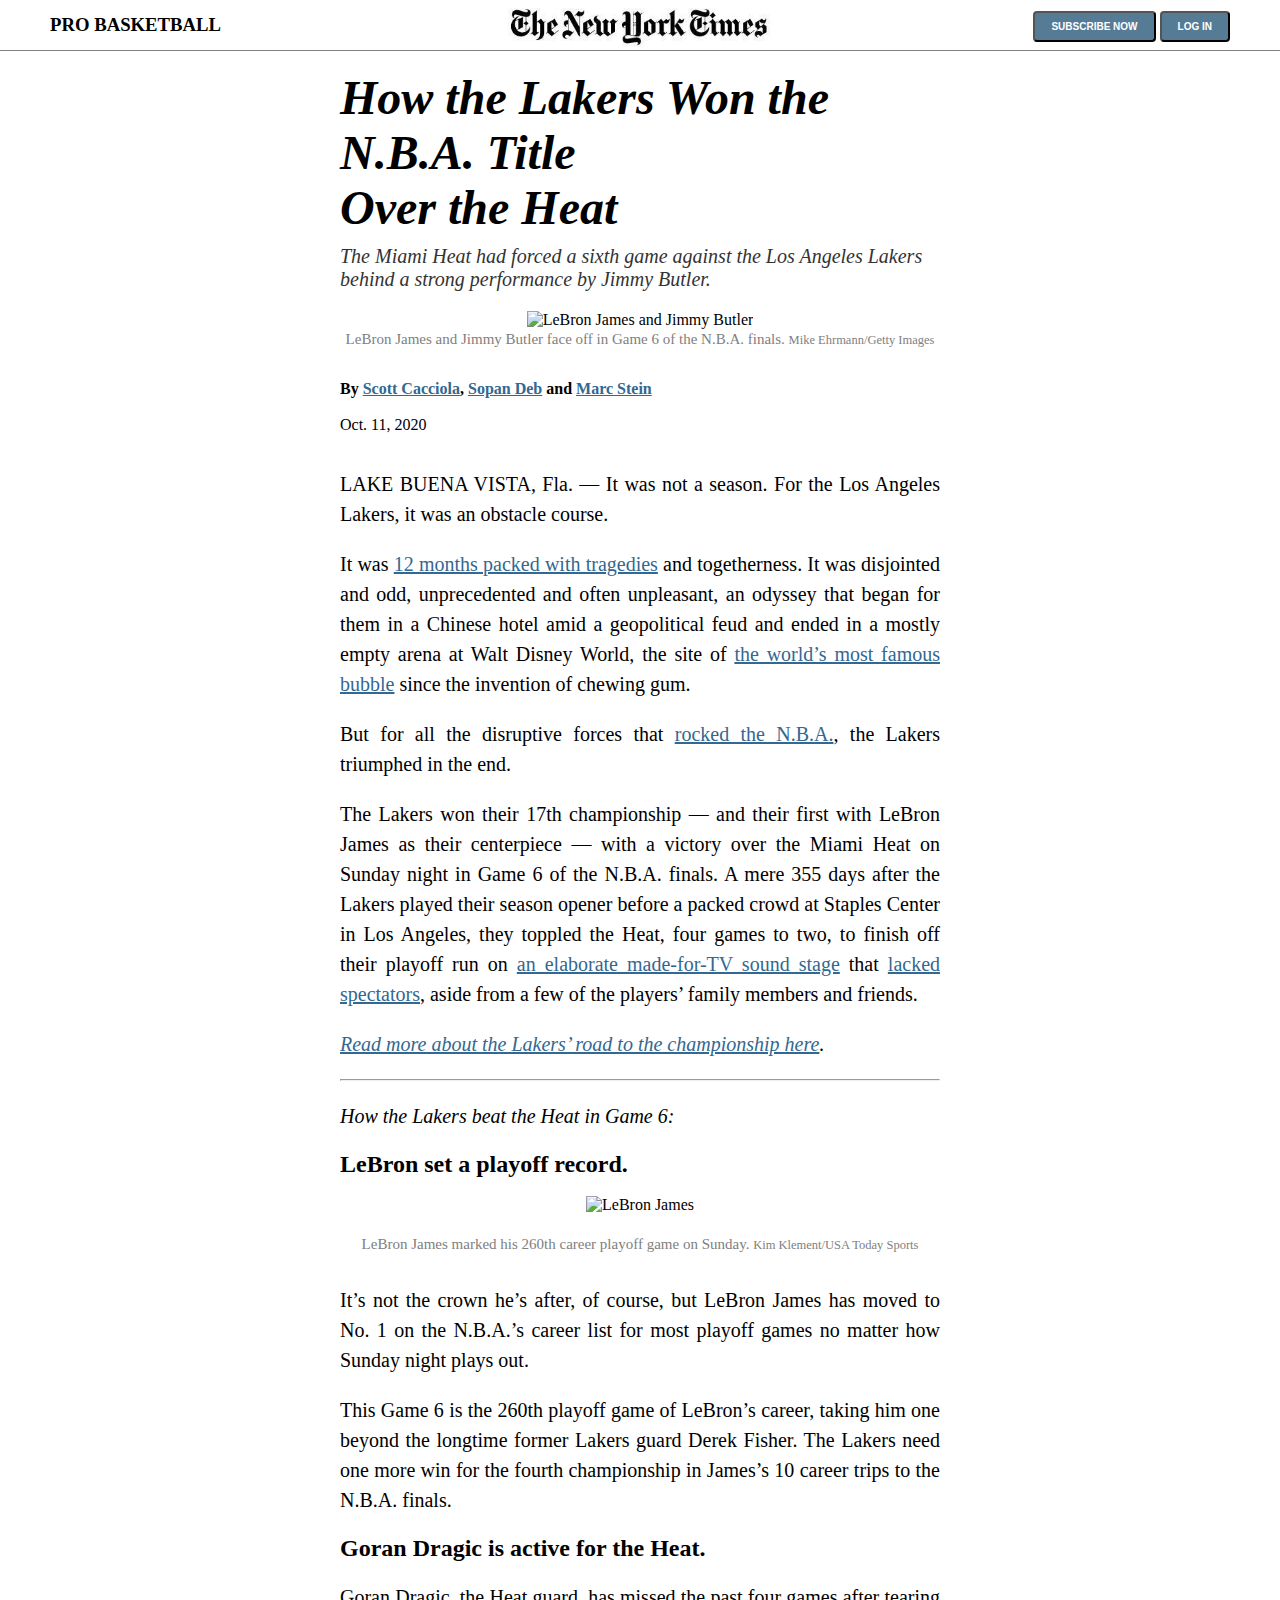
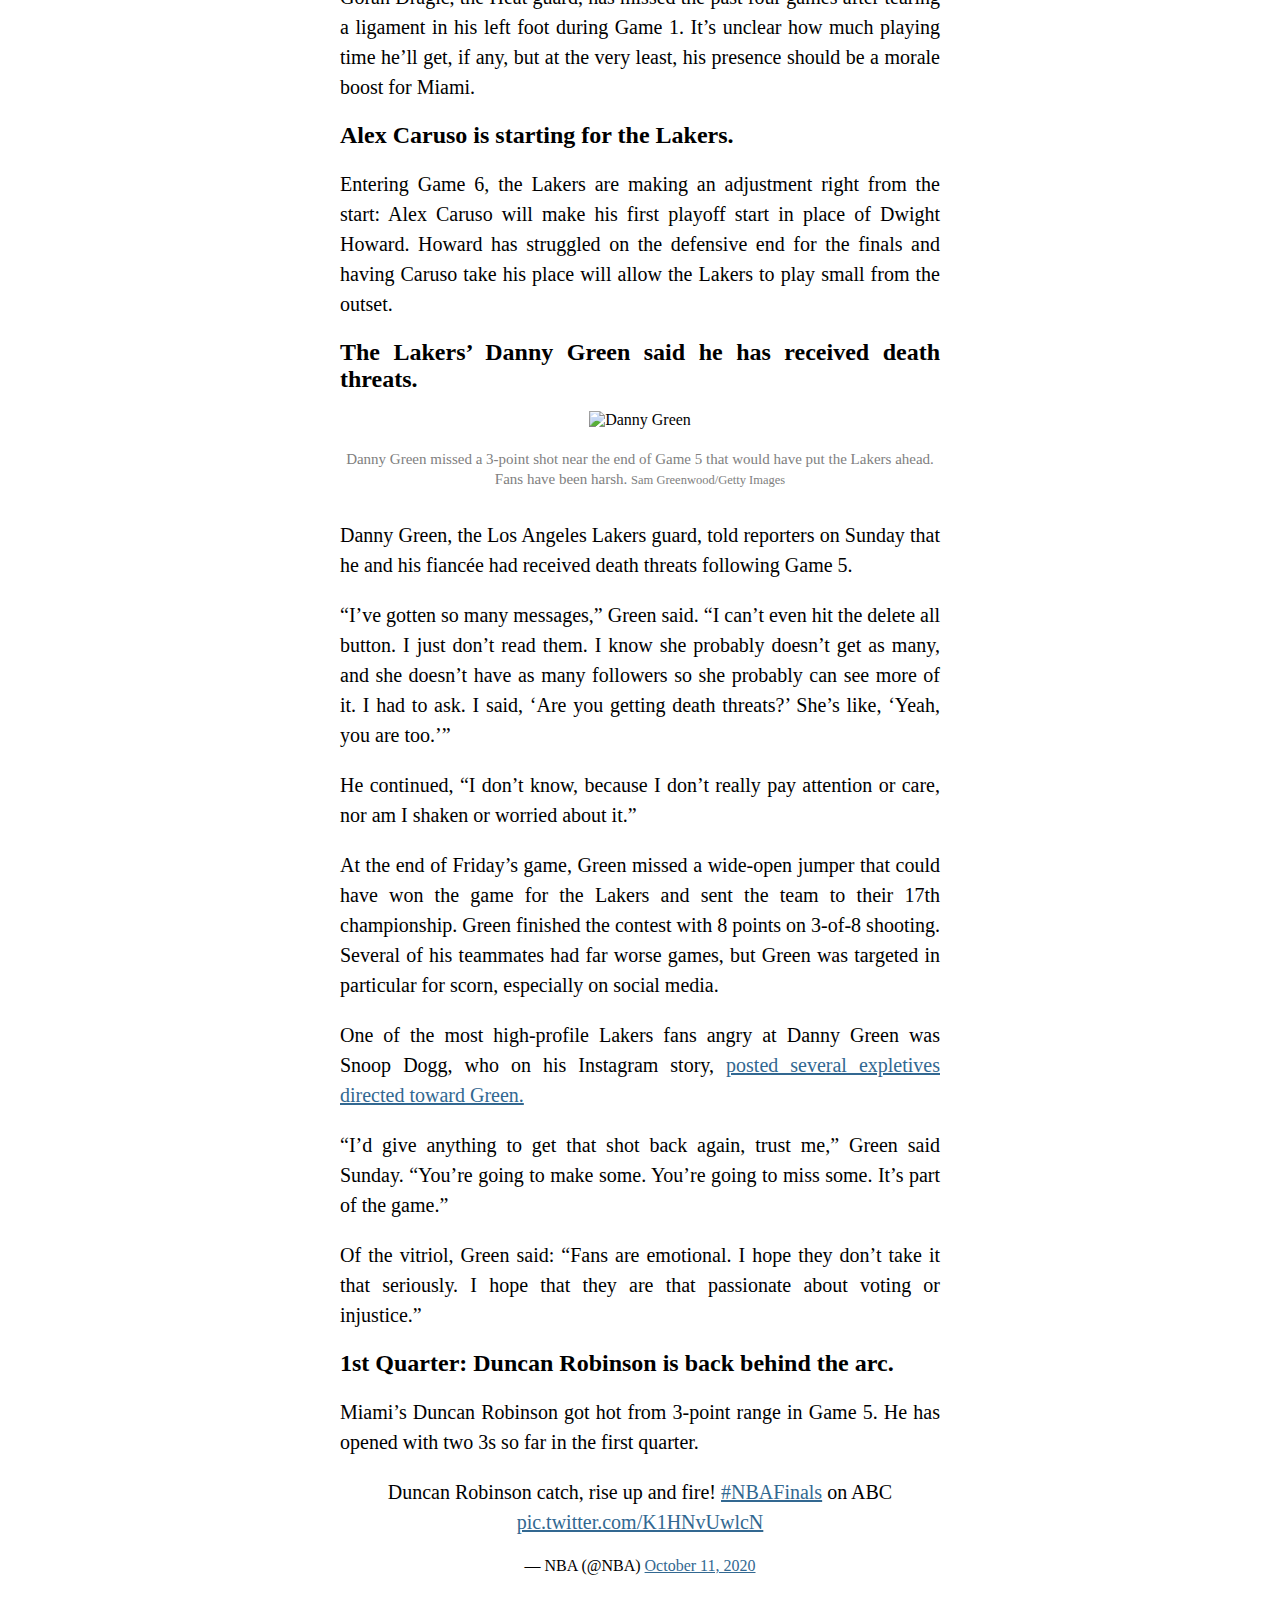
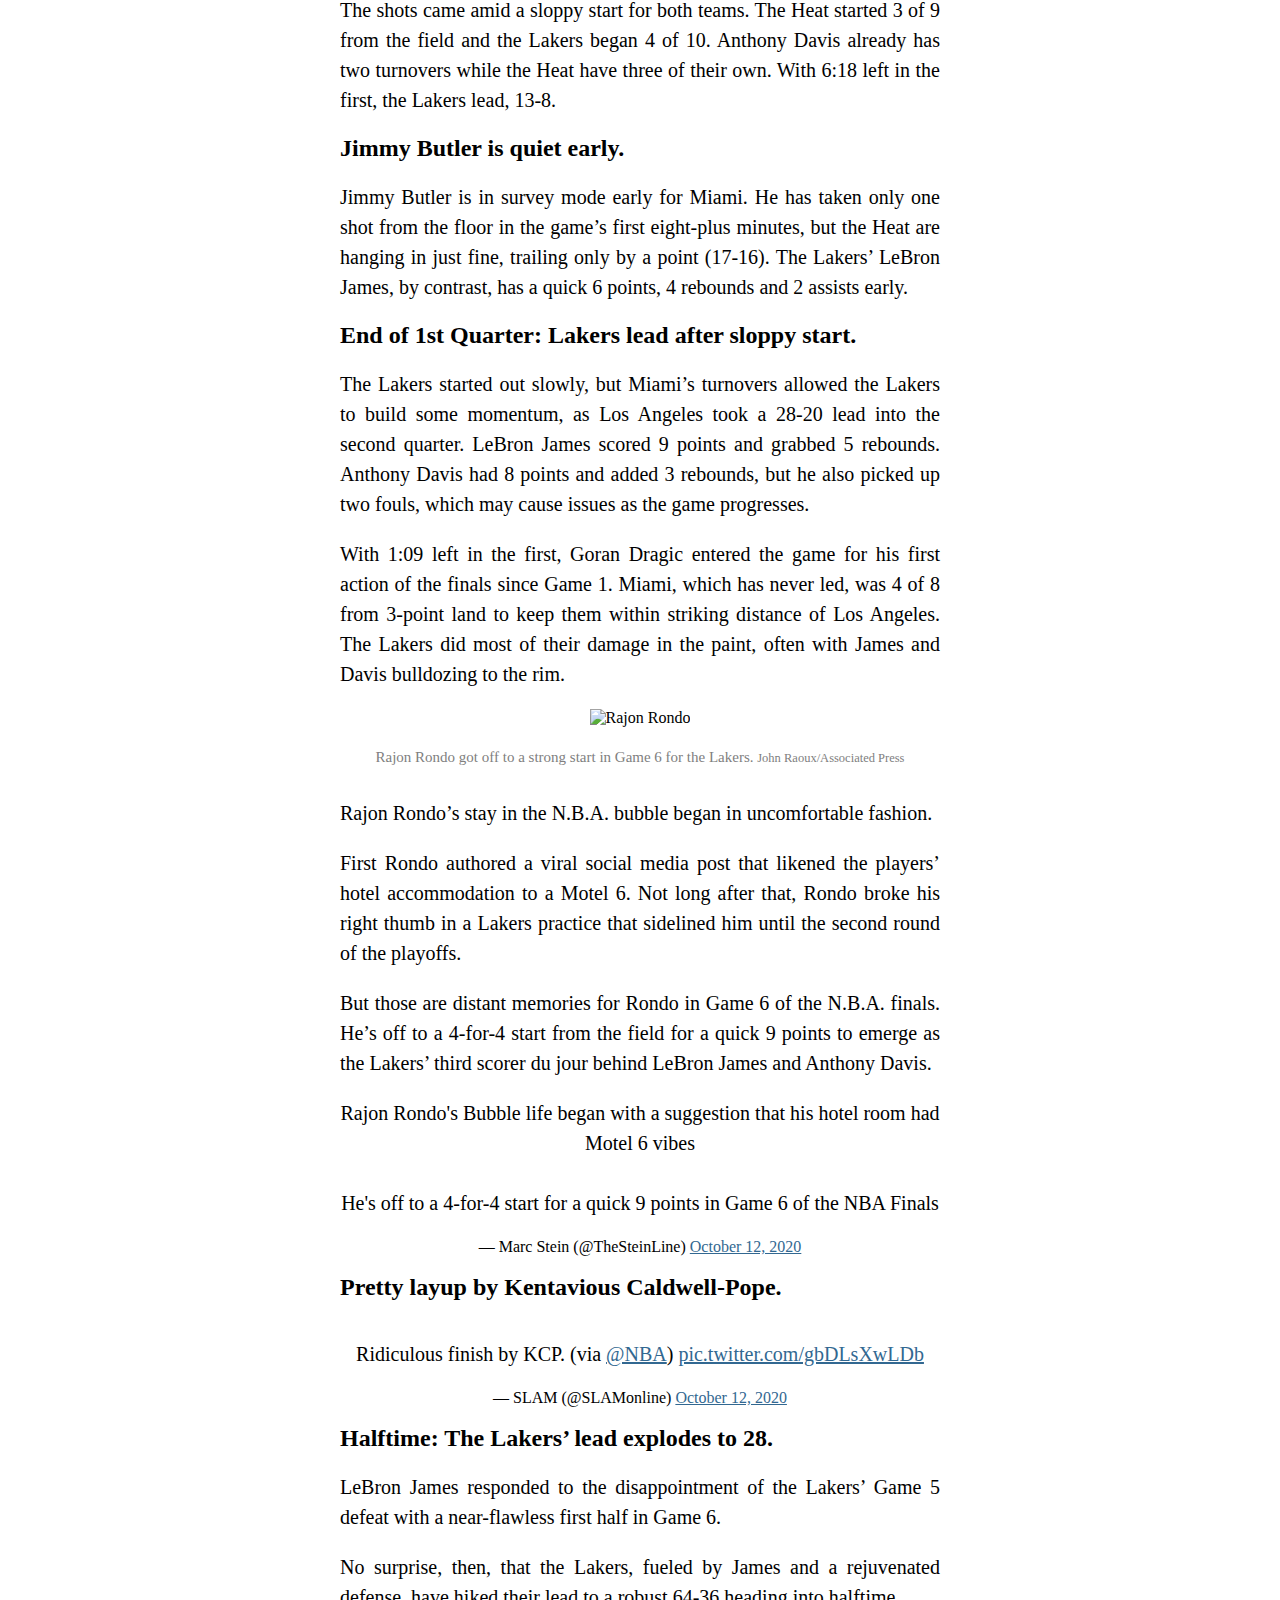
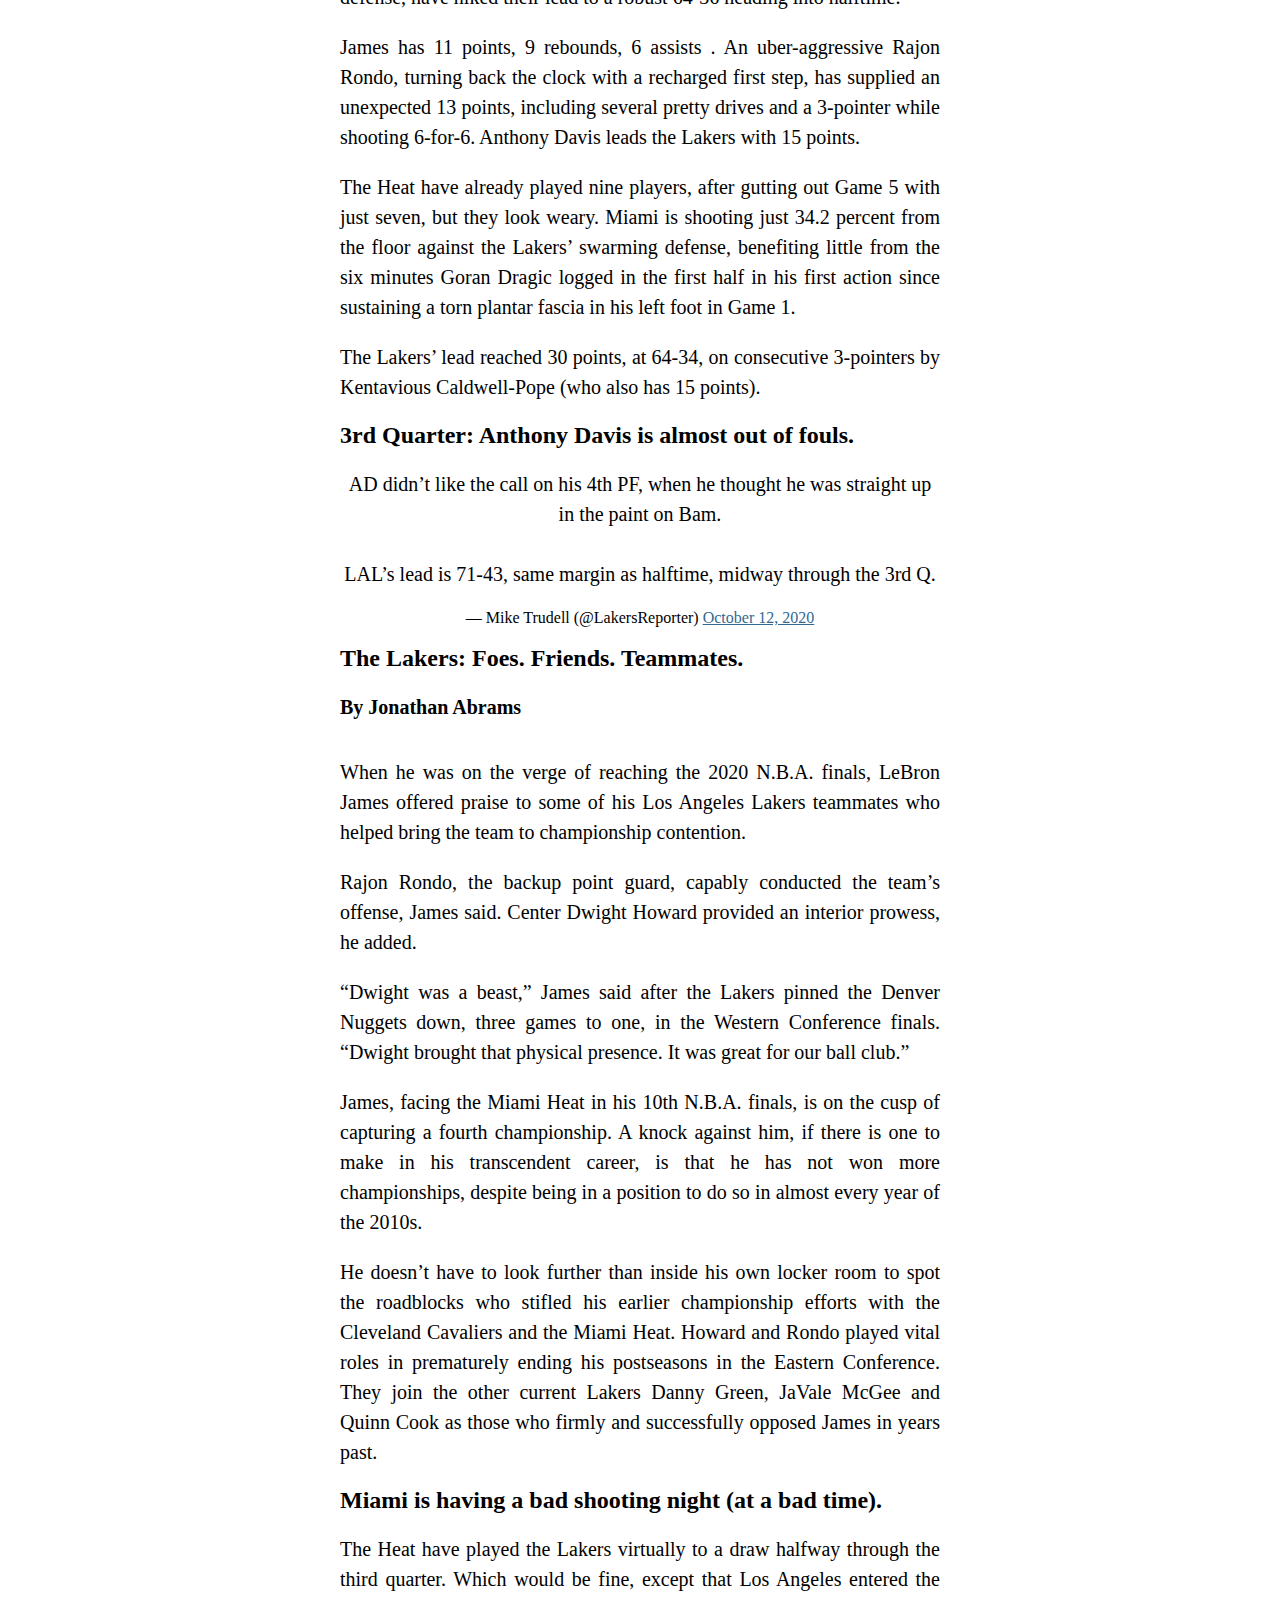
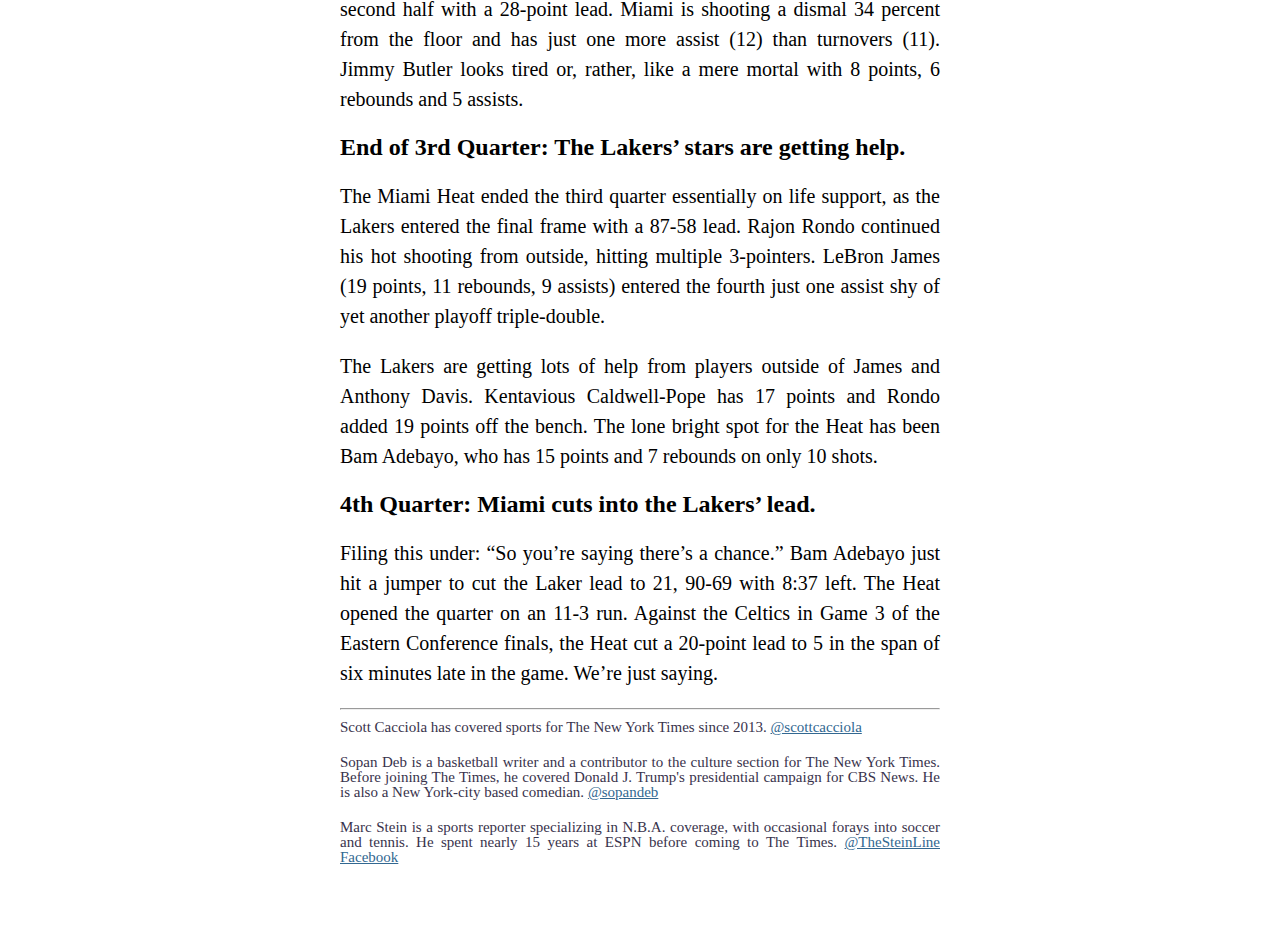
==== week2-article/index.html @ 5e135ff1 "added new article, css design" ====
<!doctype html>
<html lang="en">
  <head>
    <meta charset="utf-8">
    <link rel="stylesheet" href="css/style.css">
    <link rel="stylesheet" href="css/css-reset.css">
    <title>How the Lakers Won the N.B.A. Title Over the Heat</title>
  </head>

  <body>
    <article>
      <div class="container">
        <header>
          <div class="navbar">
            <div class="navbar-left">
              <h3>PRO BASKETBALL</h3>
            </div>
            <div class="navbar-center">
              <img src="images/logo.png" alt="New York Times"  style="height:50px">
            </div>
            <div class="navbar-right">
              <button type="button">SUBSCRIBE NOW</button>
              <button type="button">LOG IN</button>
            </div>
          </div>
          <div class="article-title">
            <h1>How the Lakers Won the N.B.A. Title</h1>
            <h1>Over the Heat</h1>
            <p>The Miami Heat had forced a sixth game against the Los Angeles Lakers behind a strong performance by Jimmy Butler.</p>
          </div>
        </header>

        <section class="details-img">
          <img src="https://static01.nyt.com/images/2020/10/11/sports/11nba-live-top/merlin_178380018_0a8df98a-7fb5-49fd-8dc5-a8950e22b194-jumbo.jpg?quality=90&auto=webp"
           alt="LeBron James and Jimmy Butler" style="width:600px">
          <p class="figcap">LeBron James and Jimmy Butler face off in Game 6 of the N.B.A. finals. <small>Mike Ehrmann/Getty Images</small></p>
        </section>

        <section class="authors-and-date">
          <p>
            By <a href="https://www.nytimes.com/by/scott-cacciola" target="_blank">Scott Cacciola</a>,
            <a href="https://www.nytimes.com/by/sopan-deb" target="_blank">Sopan Deb</a>
            and <a href="https://www.nytimes.com/by/marc-stein" target="_blank">Marc Stein</a></p>
          <br>
          <span class="date">
            Oct. 11, 2020
          </span>
        </section>

        <main>
          <p>
            LAKE BUENA VISTA, Fla. — It was not a season. For the Los Angeles Lakers, it was an obstacle course.
          </p>
          <p>
            It was <a href="https://www.nytimes.com/2020/09/30/sports/basketball/nba-season-covid-bubble.html" target="_blank">12 months packed with tragedies</a>
            and togetherness. It was disjointed and odd, unprecedented and often unpleasant, an odyssey that began for them in a Chinese hotel
            amid a geopolitical feud and ended in a mostly empty arena at Walt Disney World, the site of
            <a href="https://www.nytimes.com/2020/09/02/sports/basketball/nba-bubble-mental-health.html" target="_blank">the world’s most famous bubble</a>
            since the invention of chewing gum.
          </p>
          <p>
            But for all the disruptive forces that <a href="https://www.nytimes.com/2020/09/30/sports/basketball/covid-nba-unrest-season.html" target="_blank">rocked the N.B.A.</a>,
            the Lakers triumphed in the end.
          </p>
          <p>
            The Lakers won their 17th championship — and their first with LeBron James as their centerpiece — with a victory over the Miami Heat on Sunday
            night in Game 6 of the N.B.A. finals. A mere 355 days after the Lakers played their season opener before a packed crowd at Staples Center in Los Angeles,
            they toppled the Heat, four games to two, to finish off their playoff run on
            <a href="https://www.nytimes.com/2020/08/16/sports/basketball/nba-homecourt-advantage-wnba.html" target="_blank">an elaborate made-for-TV sound stage</a>
            that <a href="https://www.nytimes.com/2020/08/07/sports/basketball/nba-virtual-fans.html" target="_blank">lacked spectators</a>, aside from a few of
            the players’ family members and friends.
          </p>
          <p class="remark">
            <a href="https://www.nytimes.com/2020/10/11/sports/basketball/lakers-nba-title.html" target="_blank">Read more about the Lakers’
              road to the championship here</a>.
          </p>
          <hr>
          <p class="remark">
            How the Lakers beat the Heat in Game 6:
          </p>
          <h2>LeBron set a playoff record.</h2>
          <br>
          <section class="details-img">
            <img src="https://static01.nyt.com/images/2020/10/11/sports/11nba-live-lebron/merlin_178379187_774170b3-2ec7-4c8a-8662-dbc405c9acee-jumbo.jpg?quality=90&auto=webp"
             alt="LeBron James" style="width:600px">
            <p class="figcap">LeBron James marked his 260th career playoff game on Sunday. <small>Kim Klement/USA Today Sports</small></p>
          </section>
          <p>
            It’s not the crown he’s after, of course, but LeBron James has moved to No. 1 on the N.B.A.’s career list for most playoff games
            no matter how Sunday night plays out.
          </p>
          <p>
            This Game 6 is the 260th playoff game of LeBron’s career, taking him one beyond the longtime former Lakers guard Derek Fisher.
            The Lakers need one more win for the fourth championship in James’s 10 career trips to the N.B.A. finals.
          </p>
          <h2>Goran Dragic is active for the Heat.</h2>

          <p>
            Goran Dragic, the Heat guard, has missed the past four games after tearing a ligament in his left foot during Game 1.
            It’s unclear how much playing time he’ll get, if any, but at the very least, his presence should be a morale boost for Miami.
          </p>
          <h2>Alex Caruso is starting for the Lakers.</h2>

          <p>
            Entering Game 6, the Lakers are making an adjustment right from the start: Alex Caruso will make his first playoff start in
            place of Dwight Howard. Howard has struggled on the defensive end for the finals and having Caruso take his place will allow the Lakers
            to play small from the outset.
          </p>
          <h2>The Lakers’ Danny Green said he has received death threats.</h2>

          <br>
          <section class="details-img">
            <img src="https://static01.nyt.com/images/2020/10/11/sports/11nba-live-green/merlin_178300818_a2cd7f33-131b-438d-ae59-77789fd319ed-jumbo.jpg?quality=90&auto=webp"
             alt="Danny Green" style="width:600px">
            <p class="figcap">Danny Green missed a 3-point shot near the end of Game 5 that would have put the Lakers ahead. Fans have been harsh. <small>Sam Greenwood/Getty Images</small></p>
          </section>
          <p>
            Danny Green, the Los Angeles Lakers guard, told reporters on Sunday that he and his fiancée had received death threats following Game 5.
          </p>
          <p>
            “I’ve gotten so many messages,” Green said. “I can’t even hit the delete all button. I just don’t read them. I know she probably doesn’t get as many, and
            she doesn’t have as many followers so she probably can see more of it. I had to ask. I said, ‘Are you getting death threats?’ She’s like, ‘Yeah, you are too.’”
          </p>
          <p>
            He continued, “I don’t know, because I don’t really pay attention or care, nor am I shaken or worried about it.”
          </p>
          <p>
            At the end of Friday’s game, Green missed a wide-open jumper that could have won the game for the Lakers and sent the team to their 17th championship.
            Green finished the contest with 8 points on 3-of-8 shooting. Several of his teammates had far worse games, but Green was targeted in particular for scorn,
            especially on social media.
          </p>
          <p>
            One of the most high-profile Lakers fans angry at Danny Green was Snoop Dogg, who on his Instagram story,
            <a href="https://clutchpoints.com/lakers-superfan-snoop-dogg-straight-trashes-danny-green-on-instagram/" target="_blank">posted several expletives directed toward Green.</a>
          </p>
          <p>
            “I’d give anything to get that shot back again, trust me,” Green said Sunday. “You’re going to make some. You’re going to miss some. It’s part of the game.”
          </p>
          <p>
            Of the vitriol, Green said: “Fans are emotional. I hope they don’t take it that seriously. I hope that they are that passionate about voting or injustice.”
          </p>
          <h2>1st Quarter: Duncan Robinson is back behind the arc.</h2>

          <p>
            Miami’s Duncan Robinson got hot from 3-point range in Game 5. He has opened with two 3s so far in the first quarter.
          </p>
          <blockquote class="twitter-tweet"><p lang="en" dir="ltr">Duncan Robinson catch, rise up and fire!
          <a href="https://twitter.com/hashtag/NBAFinals?src=hash&amp;ref_src=twsrc%5Etfw">#NBAFinals</a> on ABC
          <a href="https://t.co/K1HNvUwlcN">pic.twitter.com/K1HNvUwlcN</a></p>&mdash; NBA (@NBA) <a href="https://twitter.com/NBA/status/1315438695974133761?ref_src=twsrc%5Etfw">October 11, 2020</a></blockquote>
          <script async src="https://platform.twitter.com/widgets.js" charset="utf-8"></script>
          <p>
            The shots came amid a sloppy start for both teams. The Heat started 3 of 9 from the field and the Lakers began 4 of 10. Anthony Davis already has two turnovers
            while the Heat have three of their own. With 6:18 left in the first, the Lakers lead, 13-8.
          </p>
          <h2>Jimmy Butler is quiet early.</h2>

          <p>
            Jimmy Butler is in survey mode early for Miami. He has taken only one shot from the floor in the game’s first eight-plus minutes, but the Heat are hanging in just fine, trailing only by a point (17-16).
            The Lakers’ LeBron James, by contrast, has a quick 6 points, 4 rebounds and 2 assists early.
          </p>
          <h2>End of 1st Quarter: Lakers lead after sloppy start.</h2>

          <p>
            The Lakers started out slowly, but Miami’s turnovers allowed the Lakers to build some momentum, as Los Angeles took a 28-20 lead into the second quarter. LeBron James scored 9 points and grabbed 5 rebounds.
            Anthony Davis had 8 points and added 3 rebounds, but he also picked up two fouls, which may cause issues as the game progresses.
          </p>
          <p>
            With 1:09 left in the first, Goran Dragic entered the game for his first action of the finals since Game 1.  Miami, which has never led, was 4 of 8 from 3-point land to keep them within striking
            distance of Los Angeles. The Lakers did most of their damage in the paint, often with James and Davis bulldozing to the rim.
          </p>
          <section class="details-img">
            <img src="https://static01.nyt.com/images/2020/10/11/sports/11nba-live-rondo/merlin_178381188_f25fcacf-6a7f-47cc-8c41-aa0832ecb32b-jumbo.jpg?quality=90&auto=webp"
             alt="Rajon Rondo" style="width:600px">
            <p class="figcap">Rajon Rondo got off to a strong start in Game 6 for the Lakers. <small>John Raoux/Associated Press</small></p>
          </section>
          <p>
            Rajon Rondo’s stay in the N.B.A. bubble began in uncomfortable fashion.
          </p>
          <p>
            First Rondo authored a viral social media post that likened the players’ hotel accommodation to a Motel 6. Not long after that, Rondo broke his right thumb in a Lakers practice that sidelined him until the second round of the playoffs.
          </p>
          <p>
            But those are distant memories for Rondo in Game 6 of the N.B.A. finals. He’s off to a 4-for-4 start from the field for a quick 9 points to emerge as the Lakers’ third scorer du jour behind LeBron James and Anthony Davis.
          </p>
          <blockquote class="twitter-tweet"><p lang="en" dir="ltr">Rajon Rondo&#39;s Bubble life began with a suggestion that his hotel room had Motel 6 vibes<br><br>He&#39;s off to a 4-for-4 start for a quick 9
            points in Game 6 of the NBA Finals</p>&mdash; Marc Stein (@TheSteinLine) <a href="https://twitter.com/TheSteinLine/status/1315446453913808896?ref_src=twsrc%5Etfw">October 12,
            2020</a></blockquote> <script async src="https://platform.twitter.com/widgets.js" charset="utf-8"></script>
          <br>
          <h2>Pretty layup by Kentavious Caldwell-Pope.</h2>
          <br>
          <blockquote class="twitter-tweet"><p lang="en" dir="ltr">Ridiculous finish by KCP. (via <a href="https://twitter.com/NBA?ref_src=twsrc%5Etfw">@NBA</a>) <a href="https://t.co/gbDLsXwLDb">pic.twitter.com/gbDLsXwLDb</a></p>&mdash;
            SLAM (@SLAMonline) <a href="https://twitter.com/SLAMonline/status/1315452182502703105?ref_src=twsrc%5Etfw">October 12, 2020</a></blockquote> <script async src="https://platform.twitter.com/widgets.js" charset="utf-8"></script>
          <br>
          <h2>Halftime: The Lakers’ lead explodes to 28.</h2>
          <p>
            LeBron James responded to the disappointment of the Lakers’ Game 5 defeat with a near-flawless first half in Game 6.
          </p>
          <p>
            No surprise, then, that the Lakers, fueled by James and a rejuvenated defense, have hiked their lead to a robust 64-36 heading into halftime.
          </p>
          <p>
            James has 11 points, 9 rebounds, 6 assists . An uber-aggressive Rajon Rondo, turning back the clock with a recharged first step, has supplied an unexpected 13 points, including several pretty drives and a 3-pointer
            while shooting 6-for-6. Anthony Davis leads the Lakers with 15 points.
          </p>
          <p>
            The Heat have already played nine players, after gutting out Game 5 with just seven, but they look weary. Miami is shooting just 34.2 percent from the floor against the Lakers’ swarming defense, benefiting little from the
            six minutes Goran Dragic logged in the first half in his first action since sustaining a torn plantar fascia in his left foot in Game 1.
          </p>
          <p>
            The Lakers’ lead reached 30 points, at 64-34, on consecutive 3-pointers by Kentavious Caldwell-Pope (who also has 15 points).
          </p>

          <h2>3rd Quarter: Anthony Davis is almost out of fouls.</h2>
          <blockquote class="twitter-tweet"><p lang="en" dir="ltr">AD didn’t like the call on his 4th PF, when he thought he was straight up in the paint on Bam.<br><br>LAL’s lead is 71-43, same margin as halftime, midway through the 3rd Q.
          </p>&mdash; Mike Trudell (@LakersReporter) <a href="https://twitter.com/LakersReporter/status/1315460126938034176?ref_src=twsrc%5Etfw">October 12, 2020</a></blockquote> <script async src="https://platform.twitter.com/widgets.js"
          charset="utf-8"></script>
          <br>
          <h2>The Lakers: Foes. Friends. Teammates.</h2>

          <section class="authors-and-date">
            <p>
              By Jonathan Abrams</p>
          </section>
          <p>
            When he was on the verge of reaching the 2020 N.B.A. finals, LeBron James offered praise to some of his Los Angeles Lakers teammates who helped bring the team to championship contention.
          </p>
          <p>
            Rajon Rondo, the backup point guard, capably conducted the team’s offense, James said. Center Dwight Howard provided an interior prowess, he added.
          </p>
          <p>
            “Dwight was a beast,” James said after the Lakers pinned the Denver Nuggets down, three games to one, in the Western Conference finals. “Dwight brought that physical presence. It was great for our ball club.”
          </p>
          <p>
            James, facing the Miami Heat in his 10th N.B.A. finals, is on the cusp of capturing a fourth championship. A knock against him, if there is one to make in his transcendent career, is that he has not won more championships,
            despite being in a position to do so in almost every year of the 2010s.
          </p>
          <p>
            He doesn’t have to look further than inside his own locker room to spot the roadblocks who stifled his earlier championship efforts with the Cleveland Cavaliers and the Miami Heat. Howard and Rondo played vital roles in
            prematurely ending his postseasons in the Eastern Conference. They join the other current Lakers Danny Green, JaVale McGee and Quinn Cook as those who firmly and successfully opposed James in years past.
          </p>

          <h2>Miami is having a bad shooting night (at a bad time).</h2>
          <p>
            The Heat have played the Lakers virtually to a draw halfway through the third quarter. Which would be fine, except that Los Angeles entered the second half with a 28-point lead. Miami is  shooting a dismal 34 percent
            from the floor and has just one more assist (12) than turnovers (11). Jimmy Butler looks tired or, rather, like a mere mortal with 8 points, 6 rebounds and 5 assists.
          </p>

          <h2>End of 3rd Quarter: The Lakers’ stars are getting help.</h2>
          <p>
            The Miami Heat ended the third quarter essentially on life support, as the Lakers entered the final frame with a 87-58 lead. Rajon Rondo continued his hot shooting from outside, hitting multiple 3-pointers.
            LeBron James (19 points, 11 rebounds, 9 assists) entered the fourth just one assist shy of yet another playoff triple-double.
          </p>
          <p>
            The Lakers are getting lots of help from players outside of James and Anthony Davis. Kentavious Caldwell-Pope has 17 points and Rondo added 19 points off the bench.
            The lone bright spot for the Heat has been Bam Adebayo, who has 15 points and 7 rebounds on only 10 shots.
          </p>

          <h2>4th Quarter: Miami cuts into the Lakers’ lead.</h2>
          <p>
            Filing this under: “So you’re saying there’s a chance.” Bam Adebayo just hit a jumper to cut the Laker lead to 21, 90-69 with 8:37 left. The Heat opened the quarter on an 11-3 run. Against the Celtics in Game 3 of the Eastern Conference finals,
            the Heat cut a 20-point lead to 5 in the span of six minutes late in the game. We’re just saying.
          </p>
          <hr>
        </main>
        <footer>
          <p>
            Scott Cacciola has covered sports for The New York Times since 2013. <a href="https://twitter.com/scottcacciola" target="_blank">@scottcacciola</a>
          </p>
          <p>
            Sopan Deb is a basketball writer and a contributor to the culture section for The New York Times. Before joining The Times, he covered Donald J.
            Trump's presidential campaign for CBS News. He is also a New York-city based comedian.  <a href="https://twitter.com/sopandeb" target="_blank">@sopandeb</a>
          </p>
          <p>
            Marc Stein is a sports reporter specializing in N.B.A. coverage, with occasional forays into soccer and tennis. He spent nearly 15 years at ESPN
            before coming to The Times. <a href="https://twitter.com/TheSteinLine" target="_blank">@TheSteinLine</a>  <a href="https://www.facebook.com/MarcSteinNBA" target="_blank">Facebook</a>
          </p>
        </footer>
      </div>
    </article>
    <br>
    
  </body>
</html>
---- week2-article/css/style.css ----
a:hover{
    text-decoration: none !important;
  }
  
  a{
      color: #326891 !important;
  }
  
  .article-title{
    font-size: 24px;
    font-style: italic;
    text-align: left;
    margin: 70px auto 20px auto;
    max-width: 600px;
  }
  
  .article-title p{
    margin-top:10px;
    color: #333;
    font-size: 20px;
  }
  
  .container{
    margin-top: 65px;
    z-index: -1;
    font-family: Georgia, serif, sans-serif;
  }
  
  .navbar {
      position: fixed;
      width:100%;
      top:0;
      z-index:1;
      background: white;
      height: 50px;
      line-height: 50px;
      border-bottom:1px solid gray;
  }
  
  .navbar-right{
      position: absolute;
      right:50px;
      top:0;
  }
  
  .navbar-right button{
      padding:8px 16px;
      border-radius: 4px;
      background: #567b95;
      font-weight: bold;
      font-size: 10px;
      color: white;
  }
  
  button:hover{
    background: #2b536f;
  }
  
  .navbar-center {
      top:0;
      left: 50vw;
      text-align: center;
      font-size: 30px;
  }
  
  .navbar-left{
      position: absolute;
      left:50px;
      top:0;
  }
  .navbar-left h3 {
      display:inline;
  }
  
  .authors-and-date{
      width:600px;
      margin: auto;
      text-align: justify;
      margin-bottom:35px;
  }
  
  .authors-and-date p{
      font-weight: bold;
  }
  
  .authors-and-date a{
      color: black;
      text-decoration: underline;
  }
  
  
  main{
      width:600px;
      margin: auto;
      text-align: justify;
      margin-bottom:10px;
  }
  
  main p{
  margin-top:20px;
  font-size: 20px;
  line-height: 30px;
  margin-bottom:20px;
  }
  
  
  .details-img {
      width: 600px;
      margin: auto;
      text-align: center;
      margin-bottom:30px;
  }
  
  .figcap {
      font-size:15px !important;
      color:gray !important;
      line-height:20px !important;
      margin-bottom:20px !important;
      text-align:center !important;
  }
  
  .remark{
    font-style: italic;
  }
  
  .twitter-tweet{
    text-align: center;
  }
  
  footer{
      width:600px;
      margin: auto;
      text-align: justify;
      margin-bottom:60px;
  }
  
  footer p{
  margin-top:0px;
  font-size: 15px;
  line-height: 15px;
  margin-bottom:20px;
  color: #39334c
  }
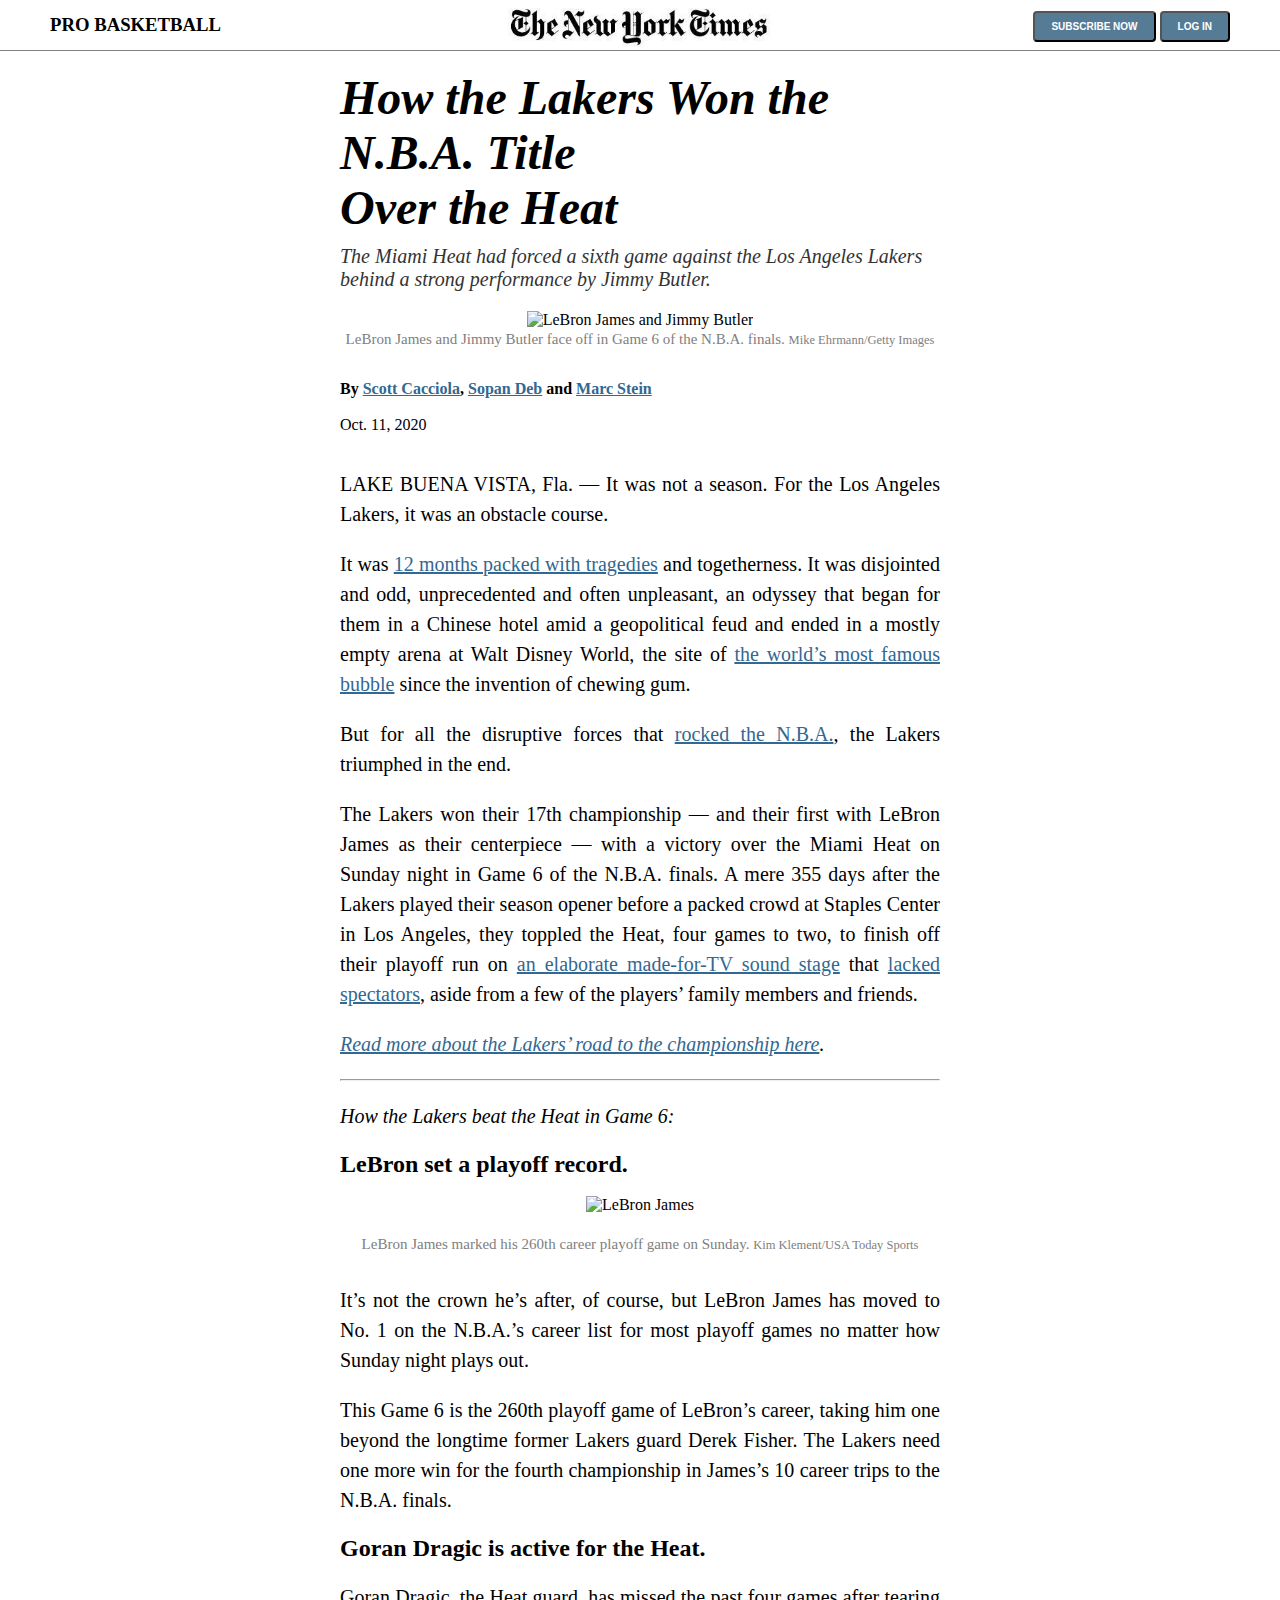
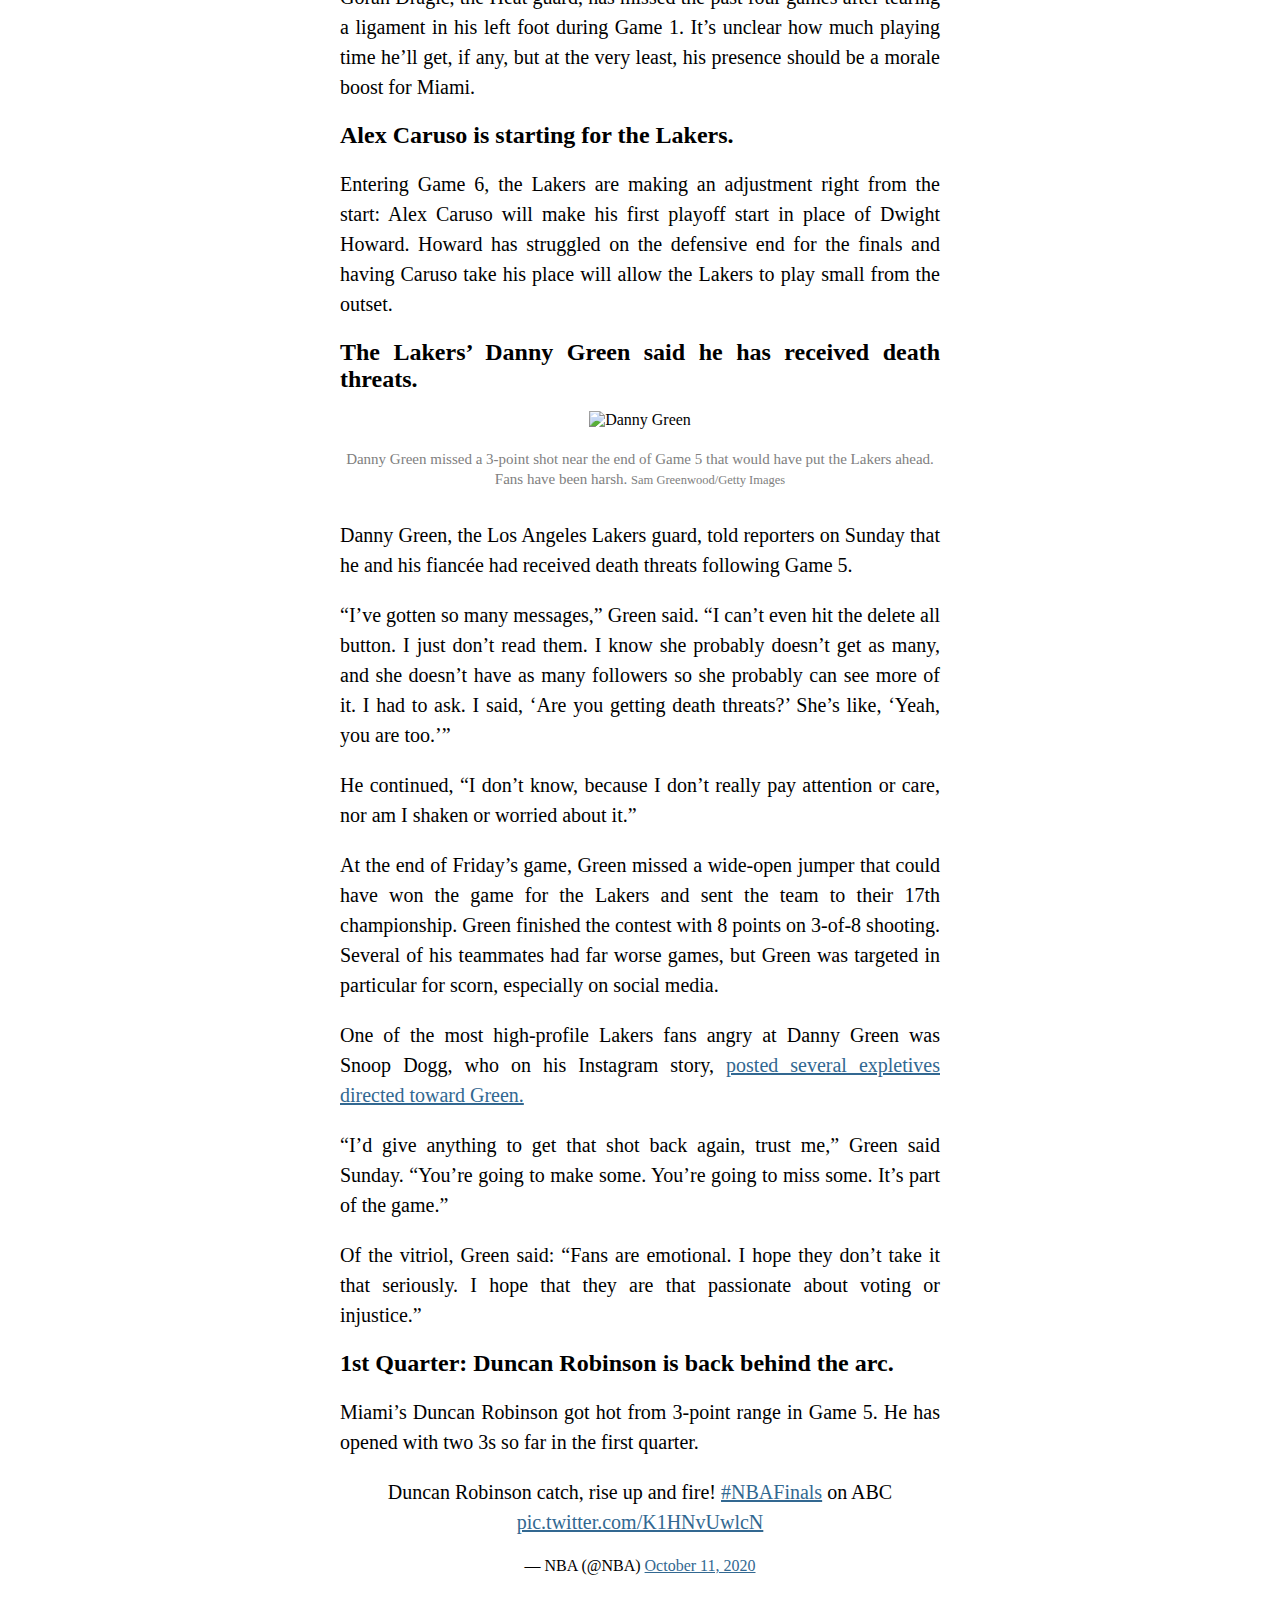
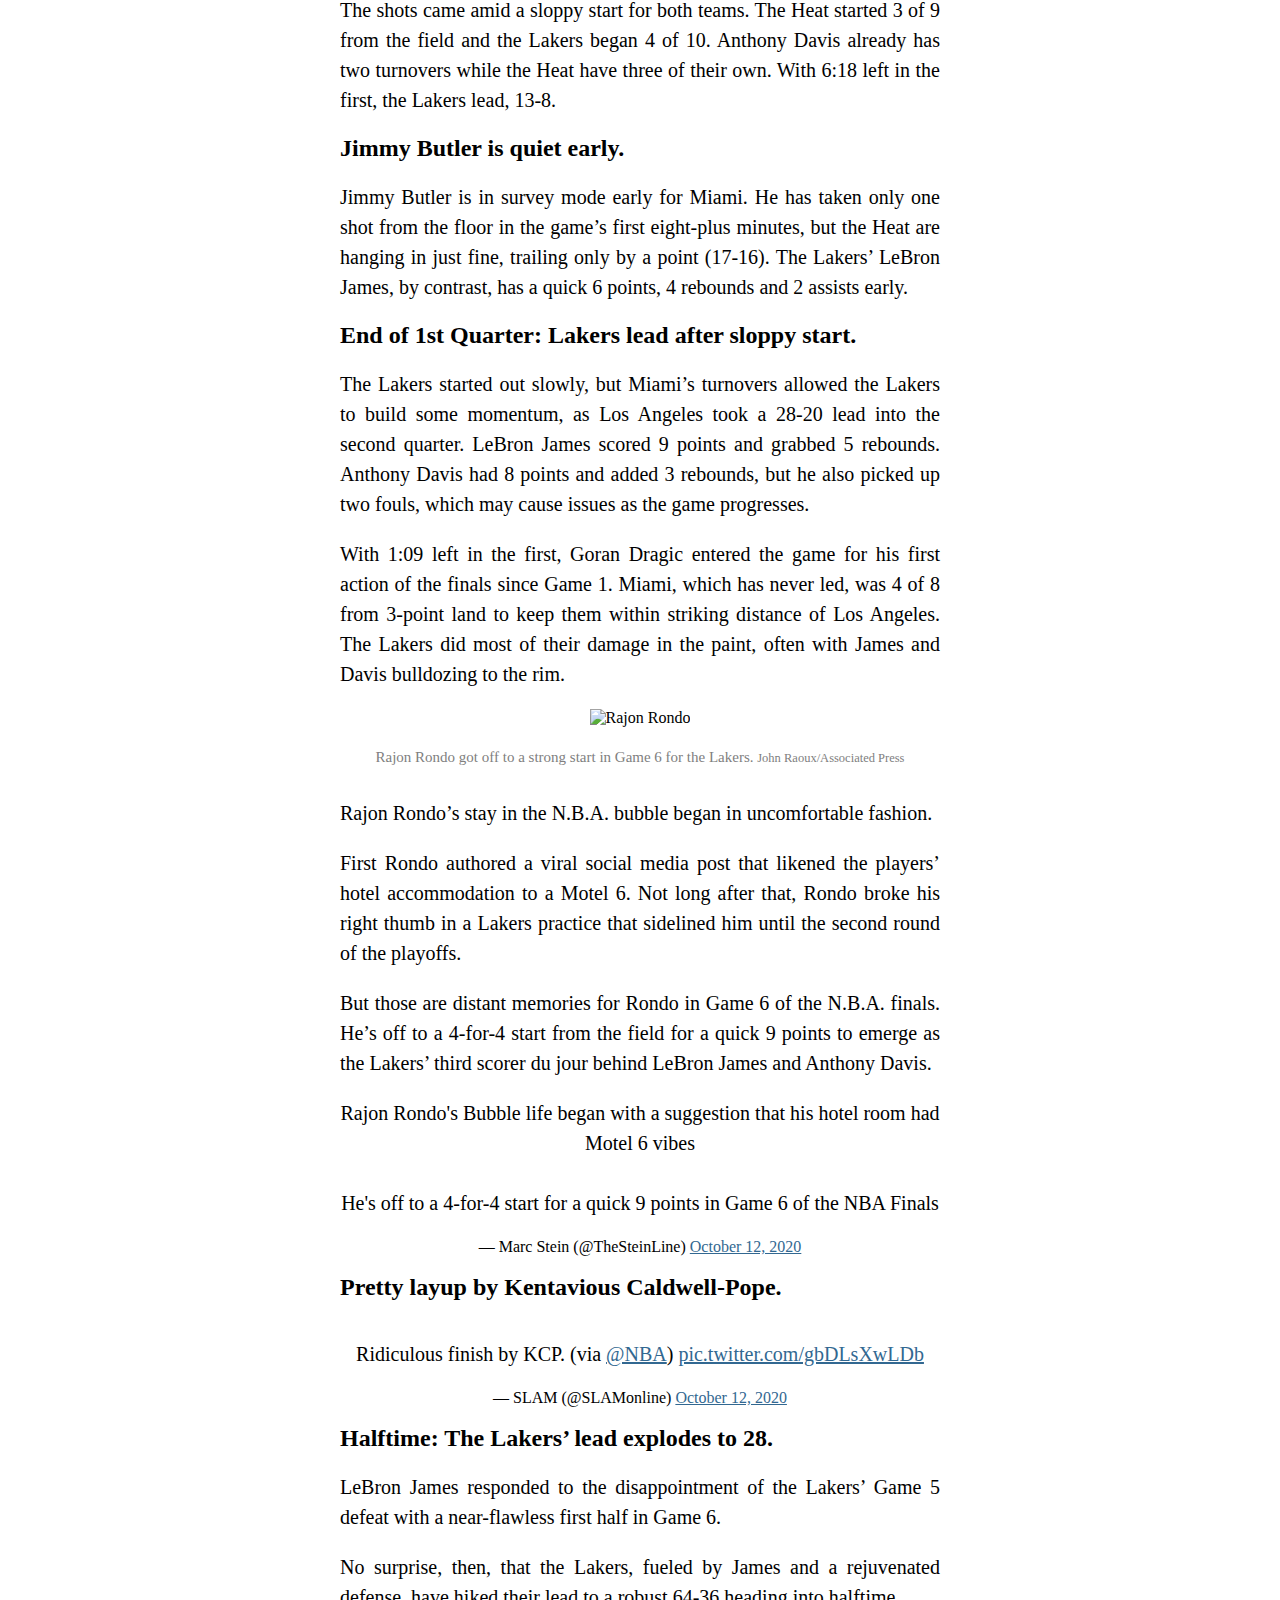
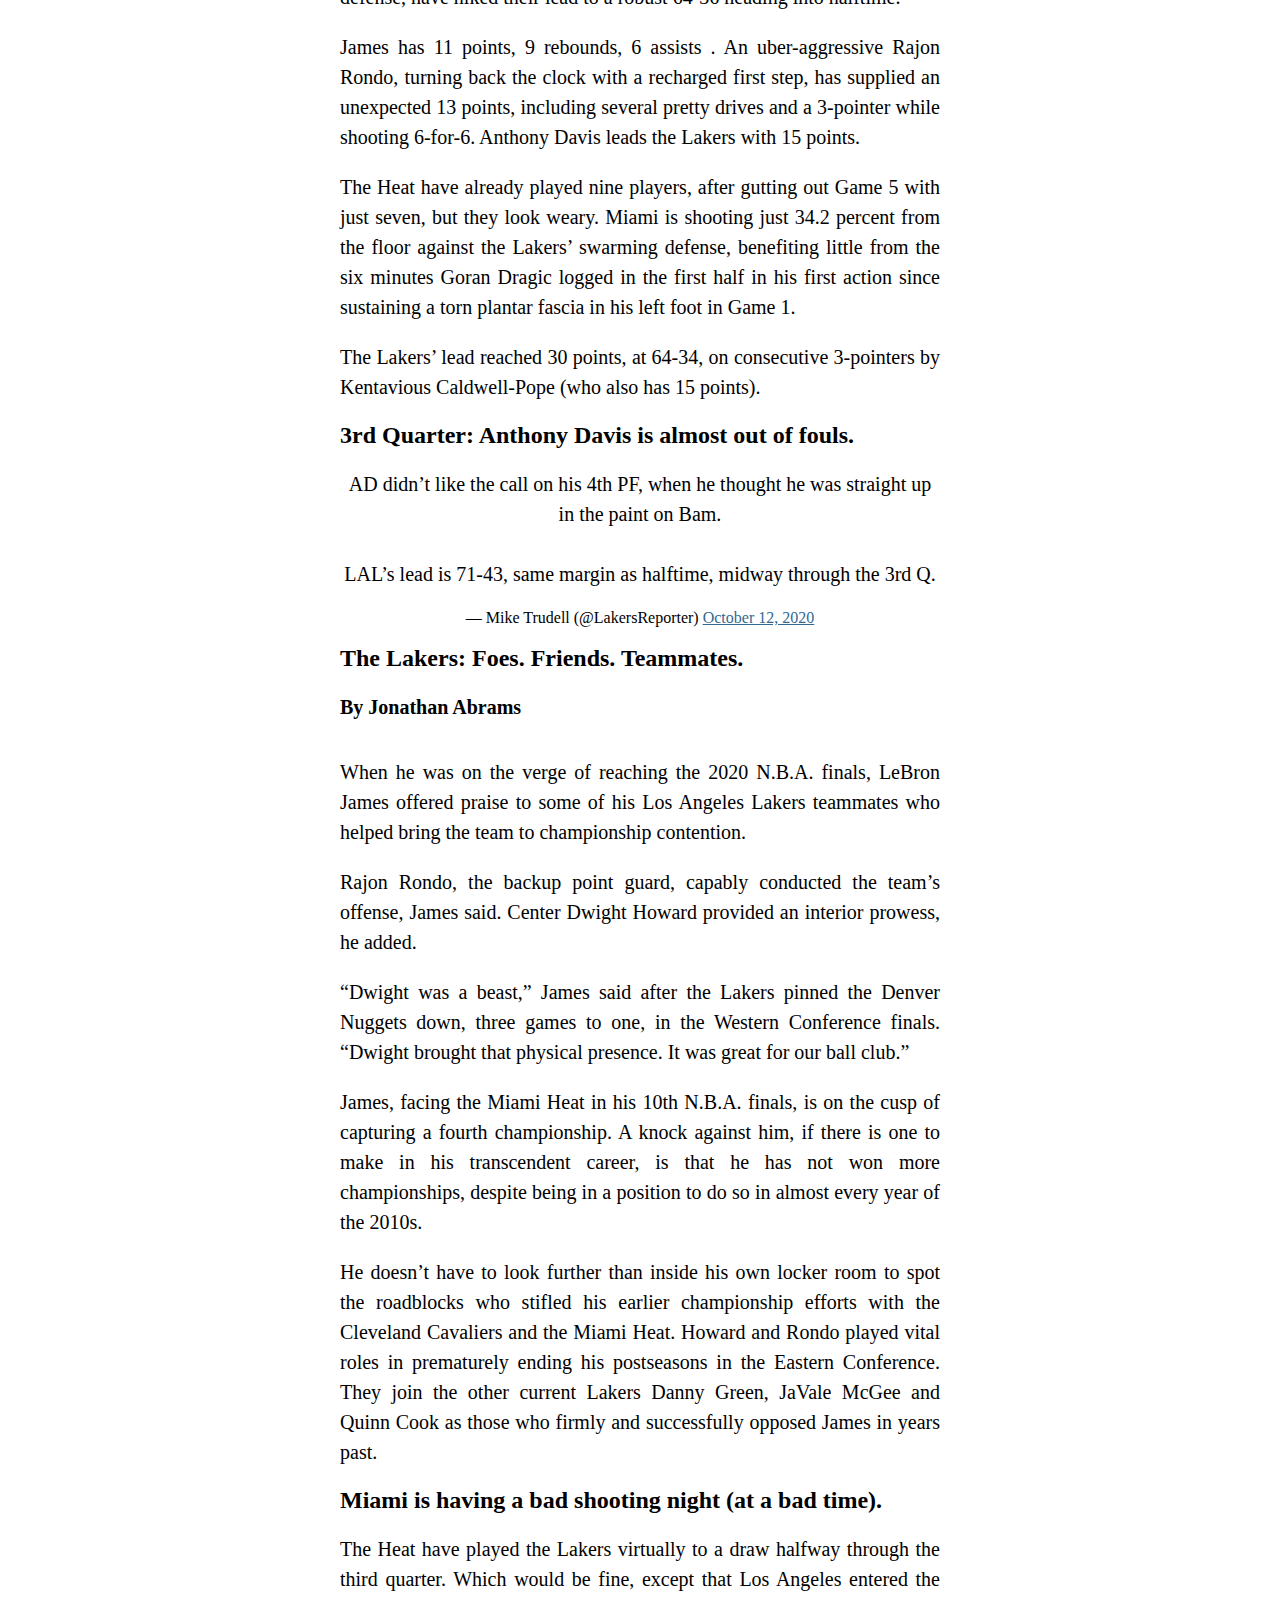
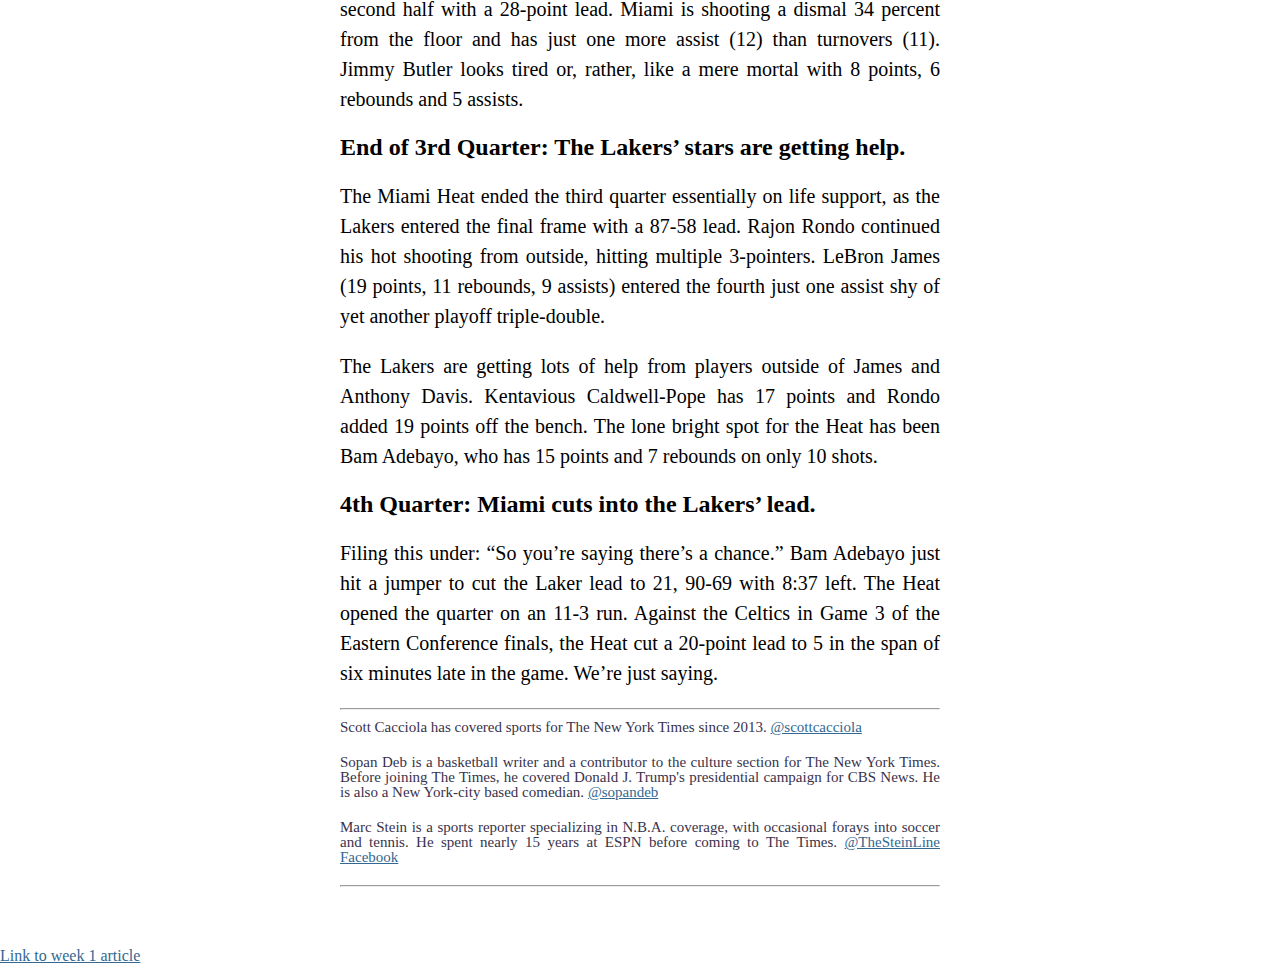
==== commit 426565e1: "added link between articles" ====
--- a/week2-article/index.html
+++ b/week2-article/index.html
@@ -274,10 +274,12 @@
             Marc Stein is a sports reporter specializing in N.B.A. coverage, with occasional forays into soccer and tennis. He spent nearly 15 years at ESPN
             before coming to The Times. <a href="https://twitter.com/TheSteinLine" target="_blank">@TheSteinLine</a>  <a href="https://www.facebook.com/MarcSteinNBA" target="_blank">Facebook</a>
           </p>
+          <hr>
         </footer>
+          <p>
+            <a href="../week1-article/index.html">Link to week 1 article</a>
+          </p>
       </div>
     </article>
-    <br>
-    
   </body>
-</html>+</html>
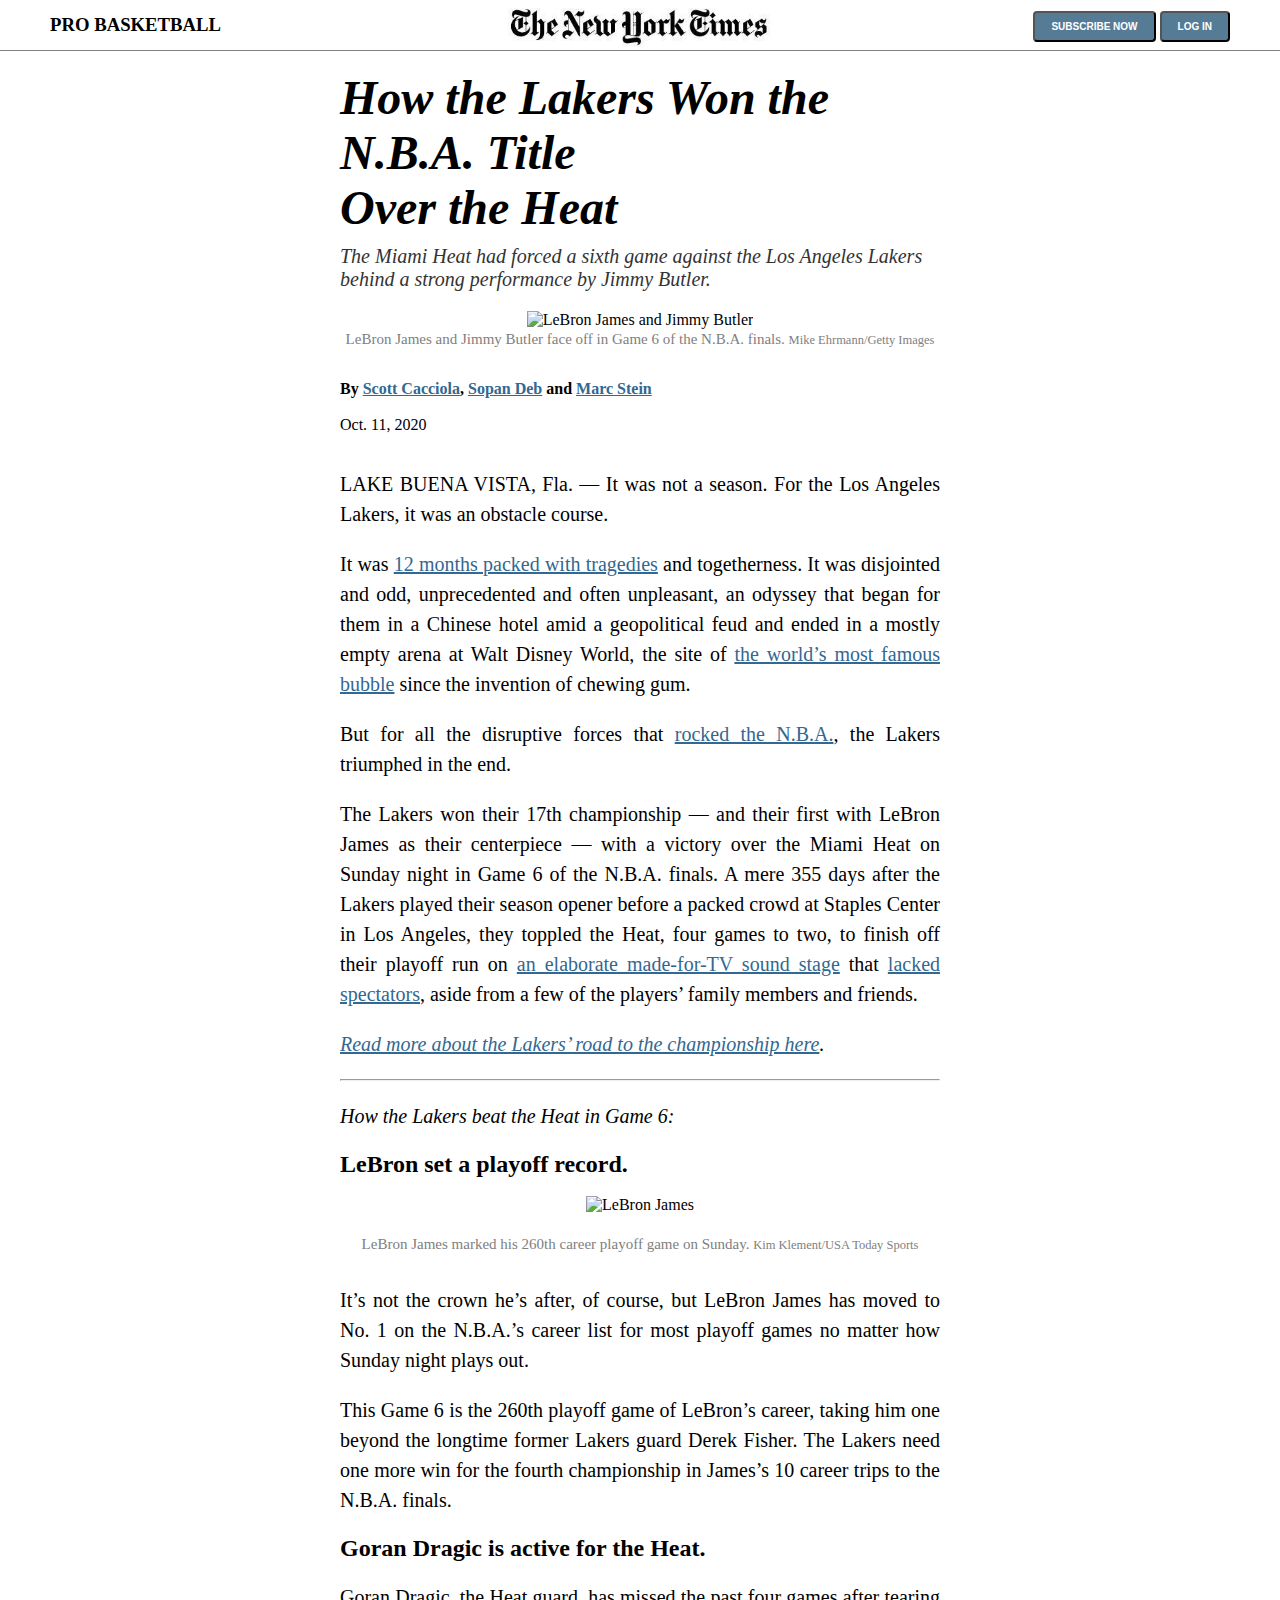
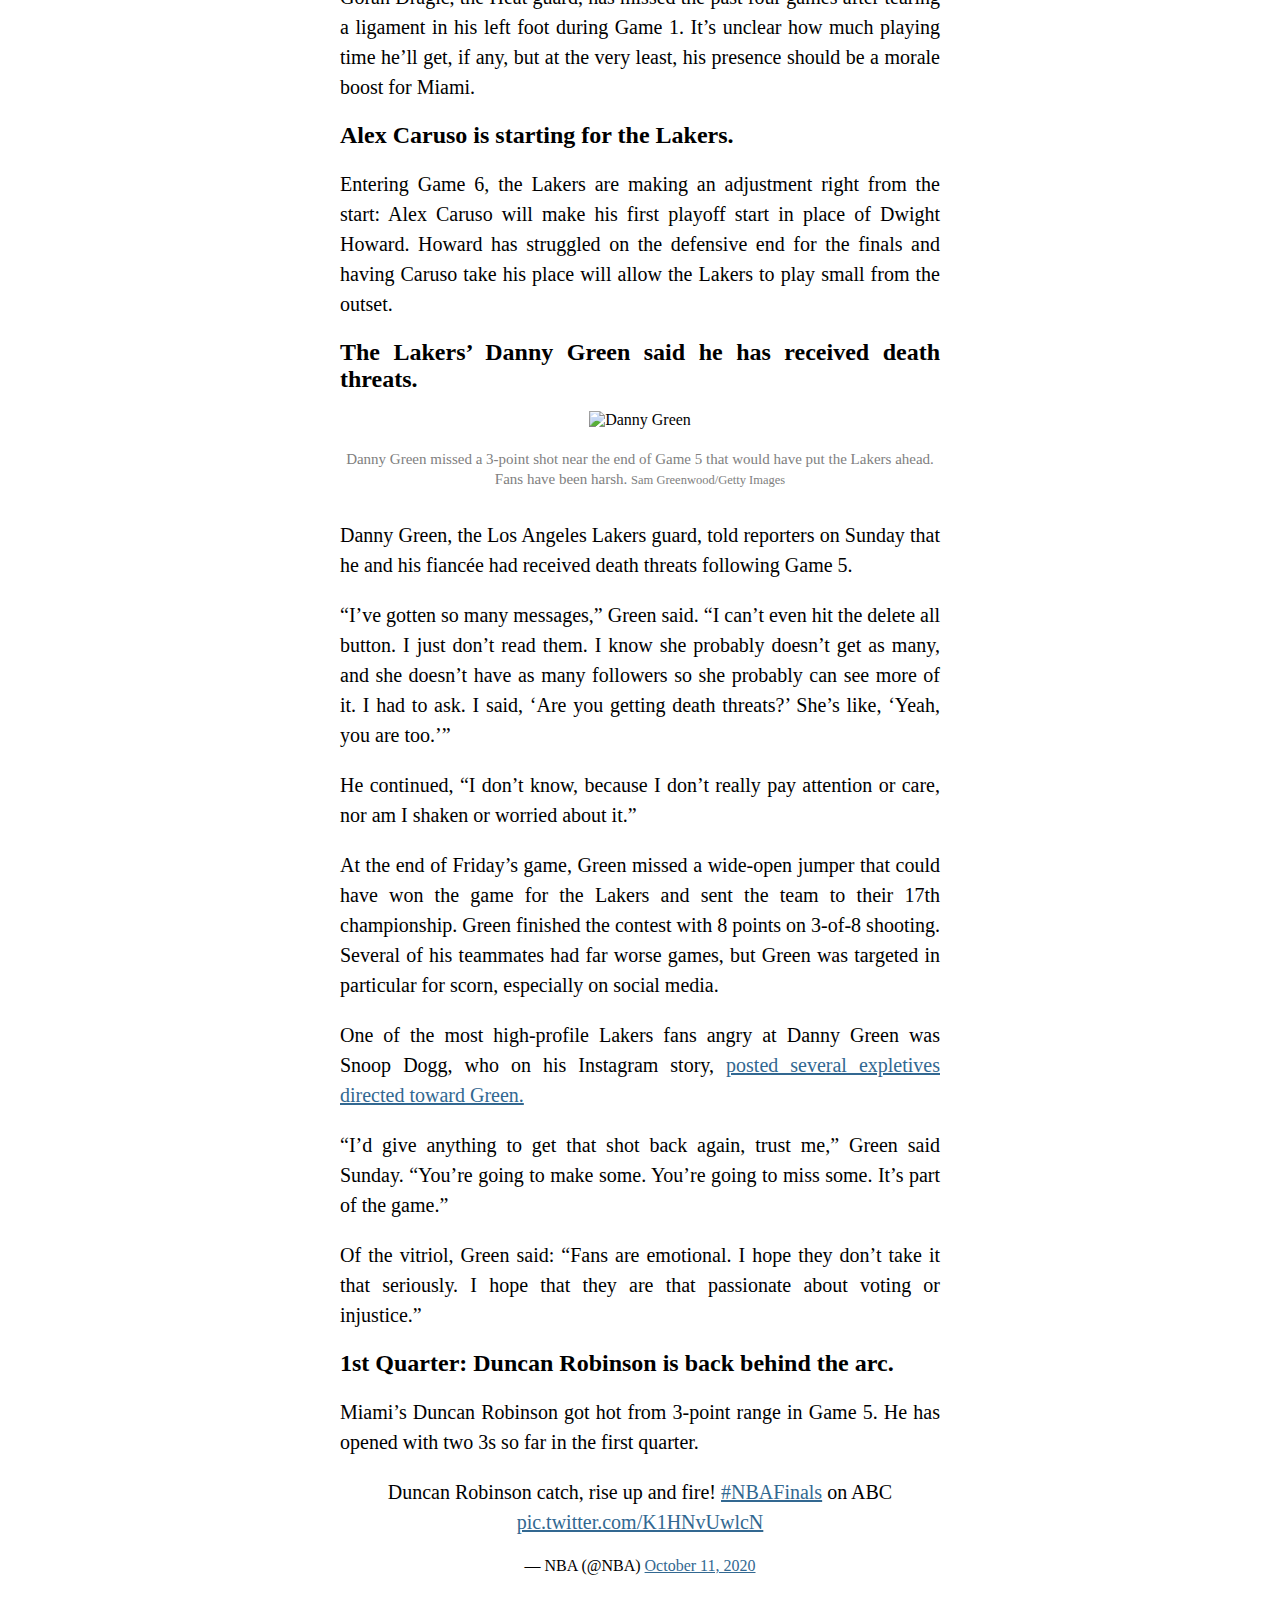
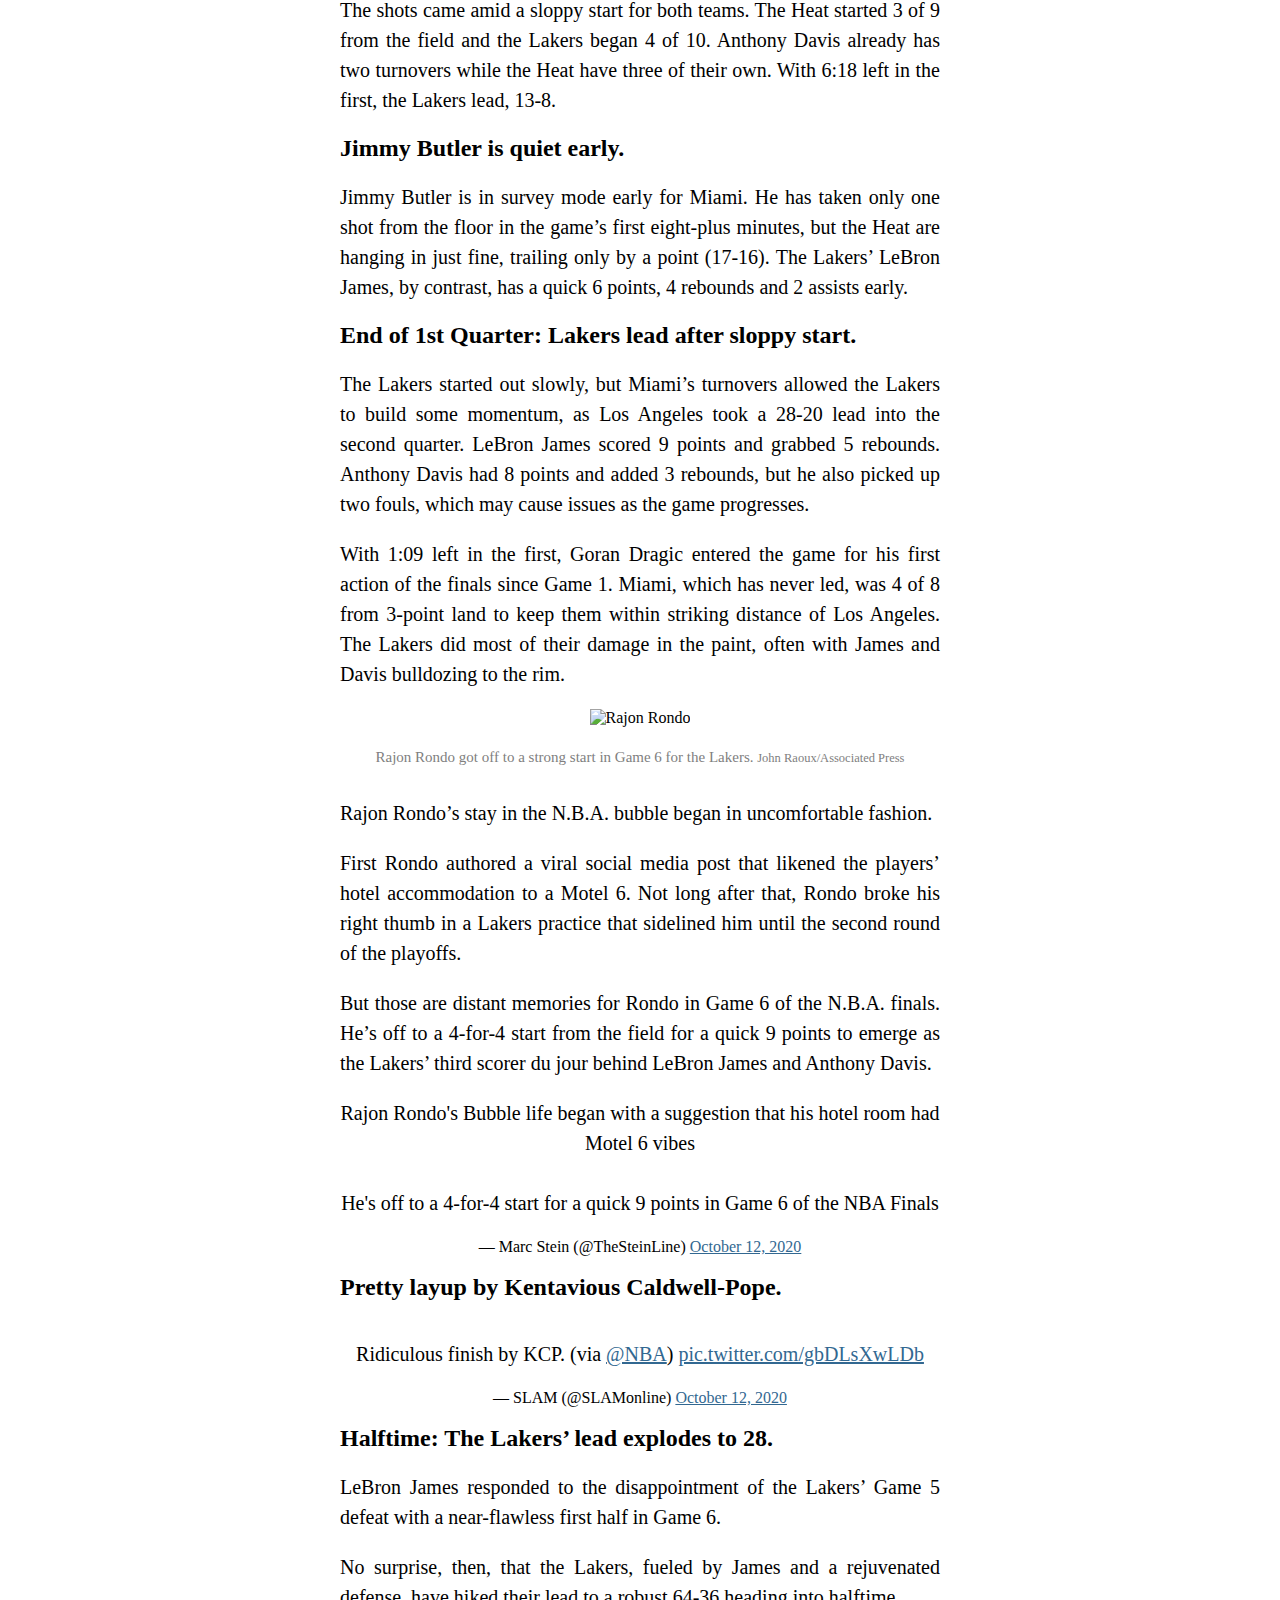
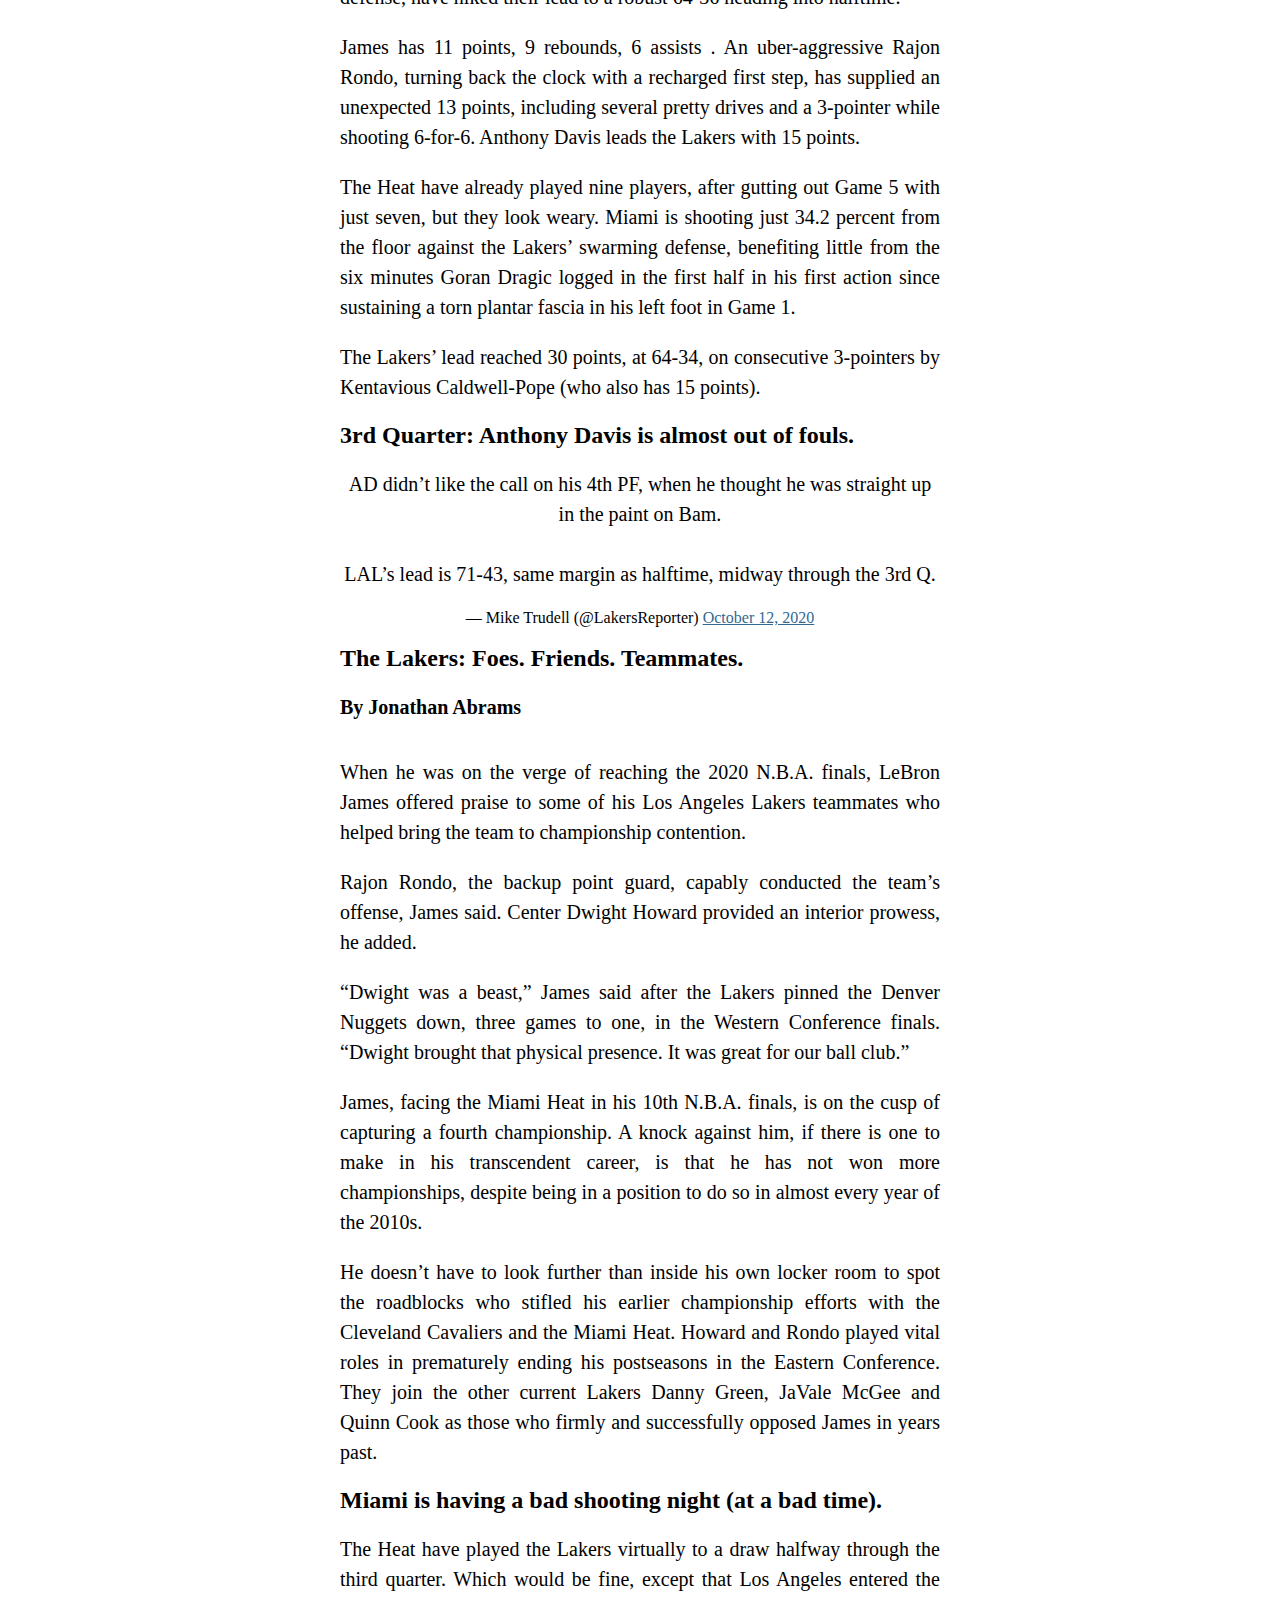
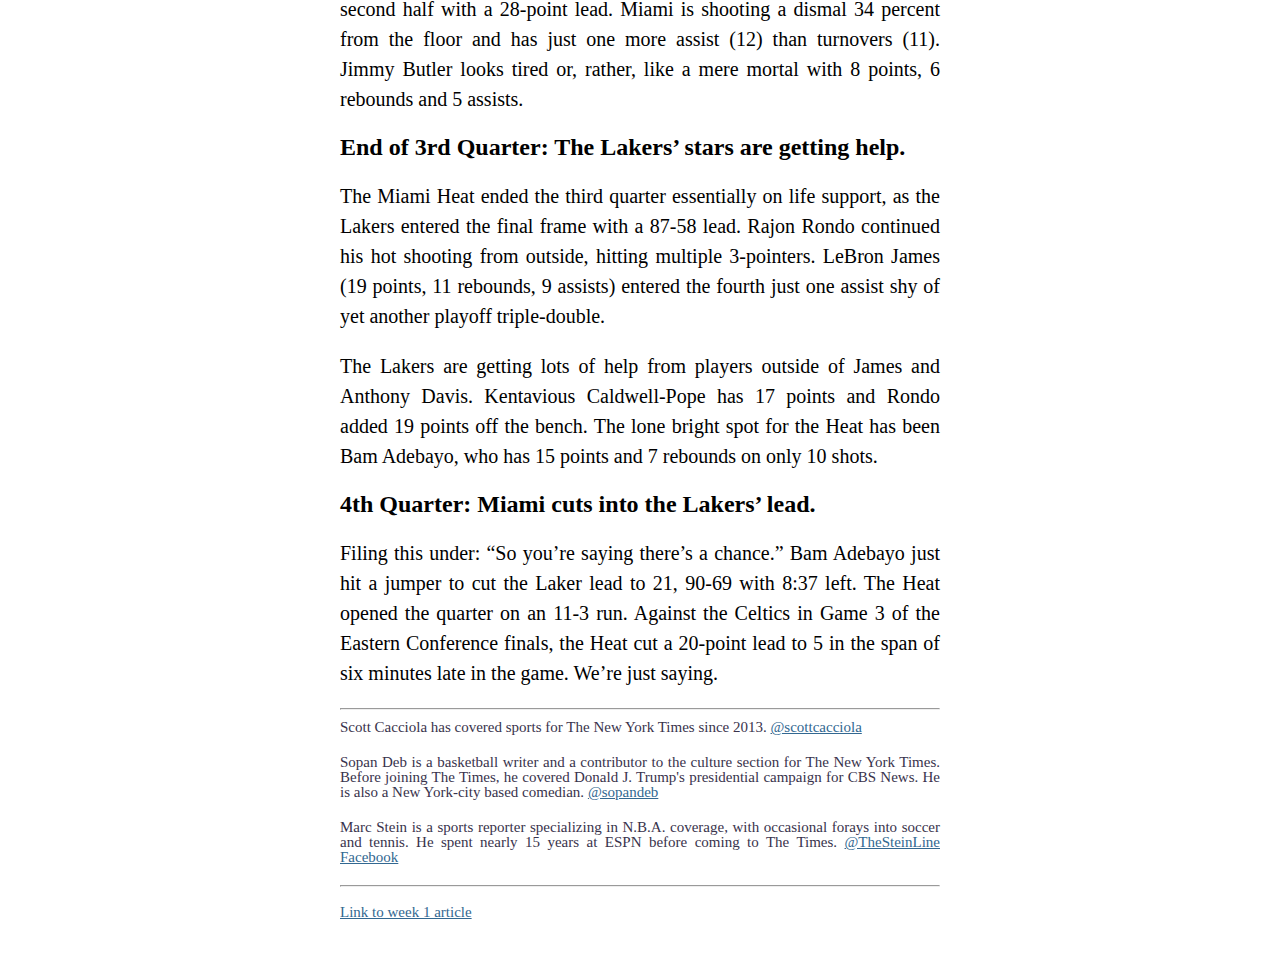
==== commit bce41a25: "added CSS to article 1, minor changes in article 2" ====
--- a/week2-article/index.html
+++ b/week2-article/index.html
@@ -275,10 +275,11 @@
             before coming to The Times. <a href="https://twitter.com/TheSteinLine" target="_blank">@TheSteinLine</a>  <a href="https://www.facebook.com/MarcSteinNBA" target="_blank">Facebook</a>
           </p>
           <hr>
+          <br>
+          <p>
+            <a href="../week1-article/index.html">Link to week 1 article</a>
+          </p>
         </footer>
-          <p>
-            <a href="../week1-article/index.html">Link to week 1 article</a>
-          </p>
       </div>
     </article>
   </body>
--- a/week2-article/css/style.css
+++ b/week2-article/css/style.css
@@ -1,11 +1,11 @@
 a:hover{
     text-decoration: none !important;
   }
-  
+
   a{
       color: #326891 !important;
   }
-  
+
   .article-title{
     font-size: 24px;
     font-style: italic;
@@ -13,19 +13,19 @@
     margin: 70px auto 20px auto;
     max-width: 600px;
   }
-  
+
   .article-title p{
     margin-top:10px;
     color: #333;
     font-size: 20px;
   }
-  
+
   .container{
     margin-top: 65px;
     z-index: -1;
     font-family: Georgia, serif, sans-serif;
   }
-  
+
   .navbar {
       position: fixed;
       width:100%;
@@ -36,13 +36,13 @@
       line-height: 50px;
       border-bottom:1px solid gray;
   }
-  
+
   .navbar-right{
       position: absolute;
       right:50px;
       top:0;
   }
-  
+
   .navbar-right button{
       padding:8px 16px;
       border-radius: 4px;
@@ -51,18 +51,18 @@
       font-size: 10px;
       color: white;
   }
-  
+
   button:hover{
     background: #2b536f;
   }
-  
+
   .navbar-center {
       top:0;
       left: 50vw;
       text-align: center;
       font-size: 30px;
   }
-  
+
   .navbar-left{
       position: absolute;
       left:50px;
@@ -71,46 +71,46 @@
   .navbar-left h3 {
       display:inline;
   }
-  
+
   .authors-and-date{
       width:600px;
       margin: auto;
       text-align: justify;
       margin-bottom:35px;
   }
-  
+
   .authors-and-date p{
       font-weight: bold;
   }
-  
+
   .authors-and-date a{
       color: black;
       text-decoration: underline;
   }
-  
-  
+
+
   main{
       width:600px;
       margin: auto;
       text-align: justify;
       margin-bottom:10px;
   }
-  
+
   main p{
   margin-top:20px;
   font-size: 20px;
   line-height: 30px;
   margin-bottom:20px;
   }
-  
-  
+
+
   .details-img {
       width: 600px;
       margin: auto;
       text-align: center;
       margin-bottom:30px;
   }
-  
+
   .figcap {
       font-size:15px !important;
       color:gray !important;
@@ -118,26 +118,26 @@
       margin-bottom:20px !important;
       text-align:center !important;
   }
-  
+
   .remark{
     font-style: italic;
   }
-  
+
   .twitter-tweet{
     text-align: center;
   }
-  
+
   footer{
       width:600px;
       margin: auto;
       text-align: justify;
       margin-bottom:60px;
   }
-  
+
   footer p{
   margin-top:0px;
   font-size: 15px;
   line-height: 15px;
   margin-bottom:20px;
   color: #39334c
-  }+  }
